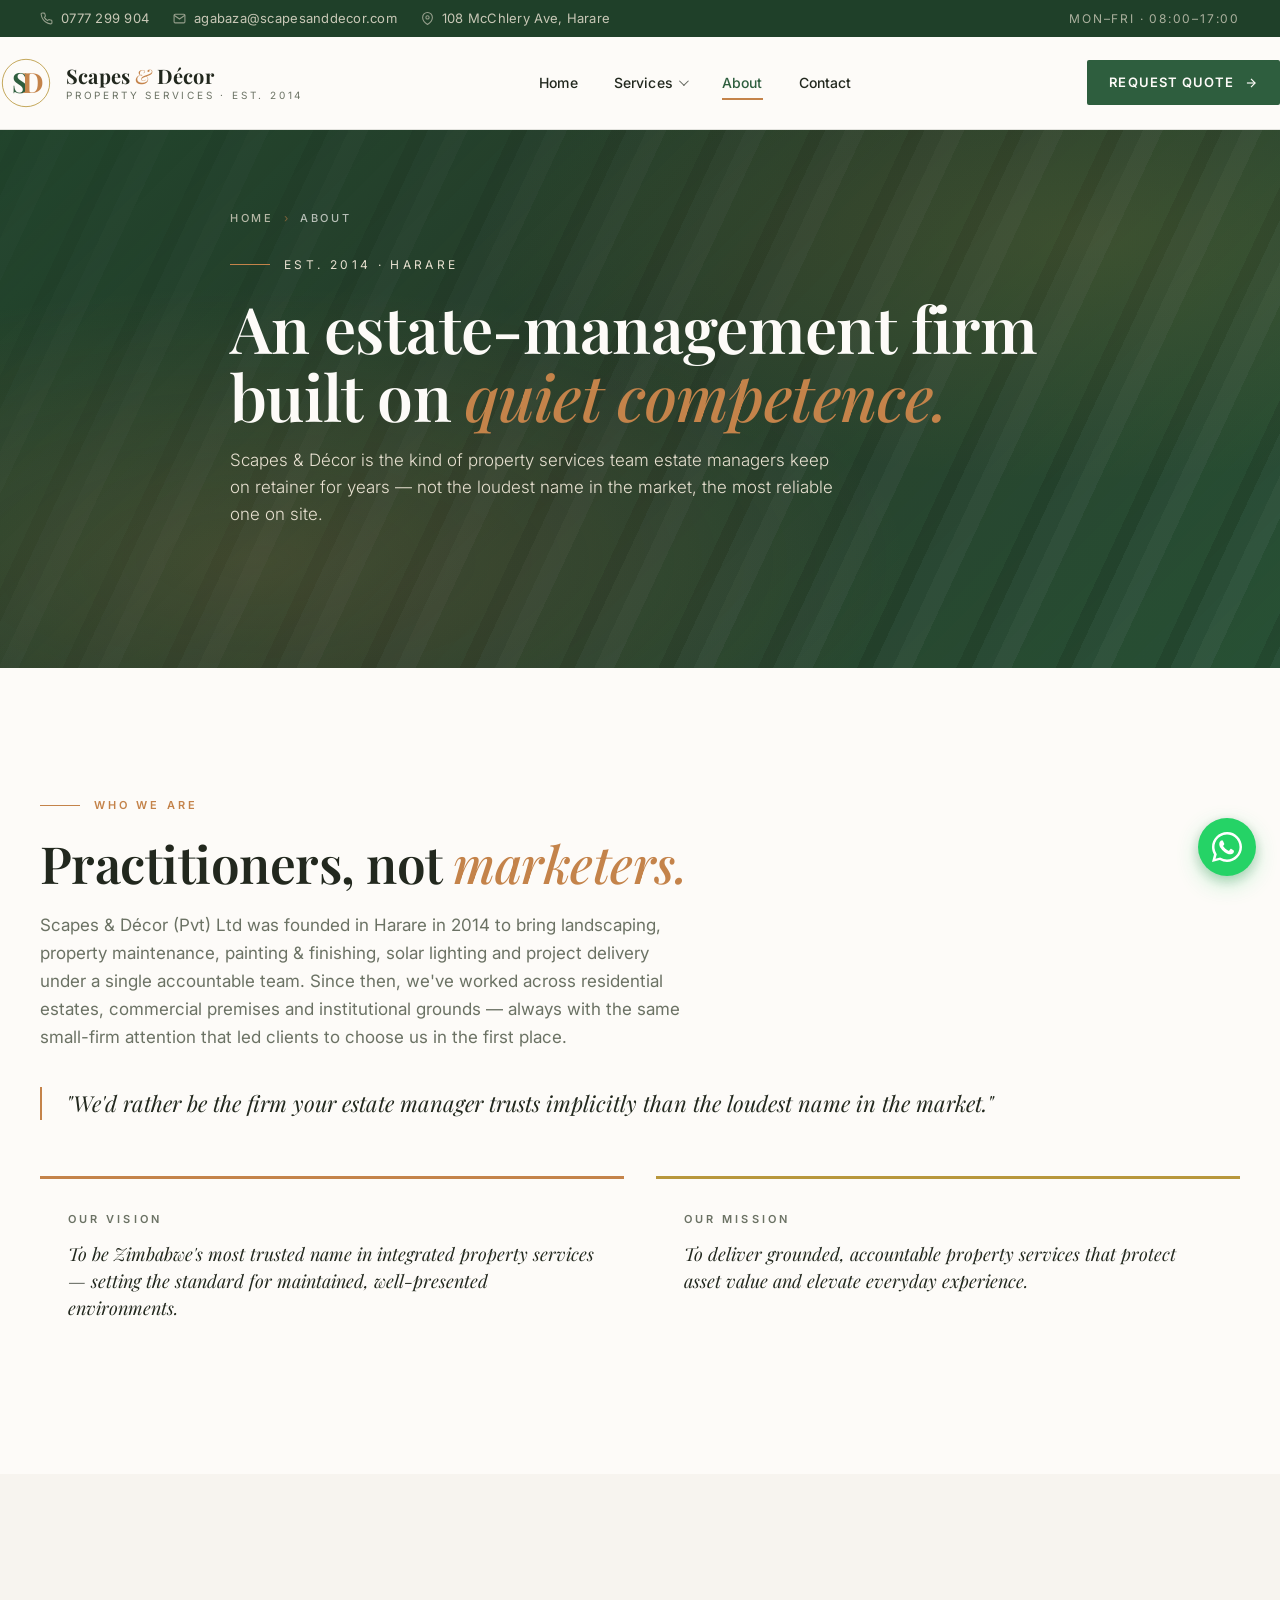
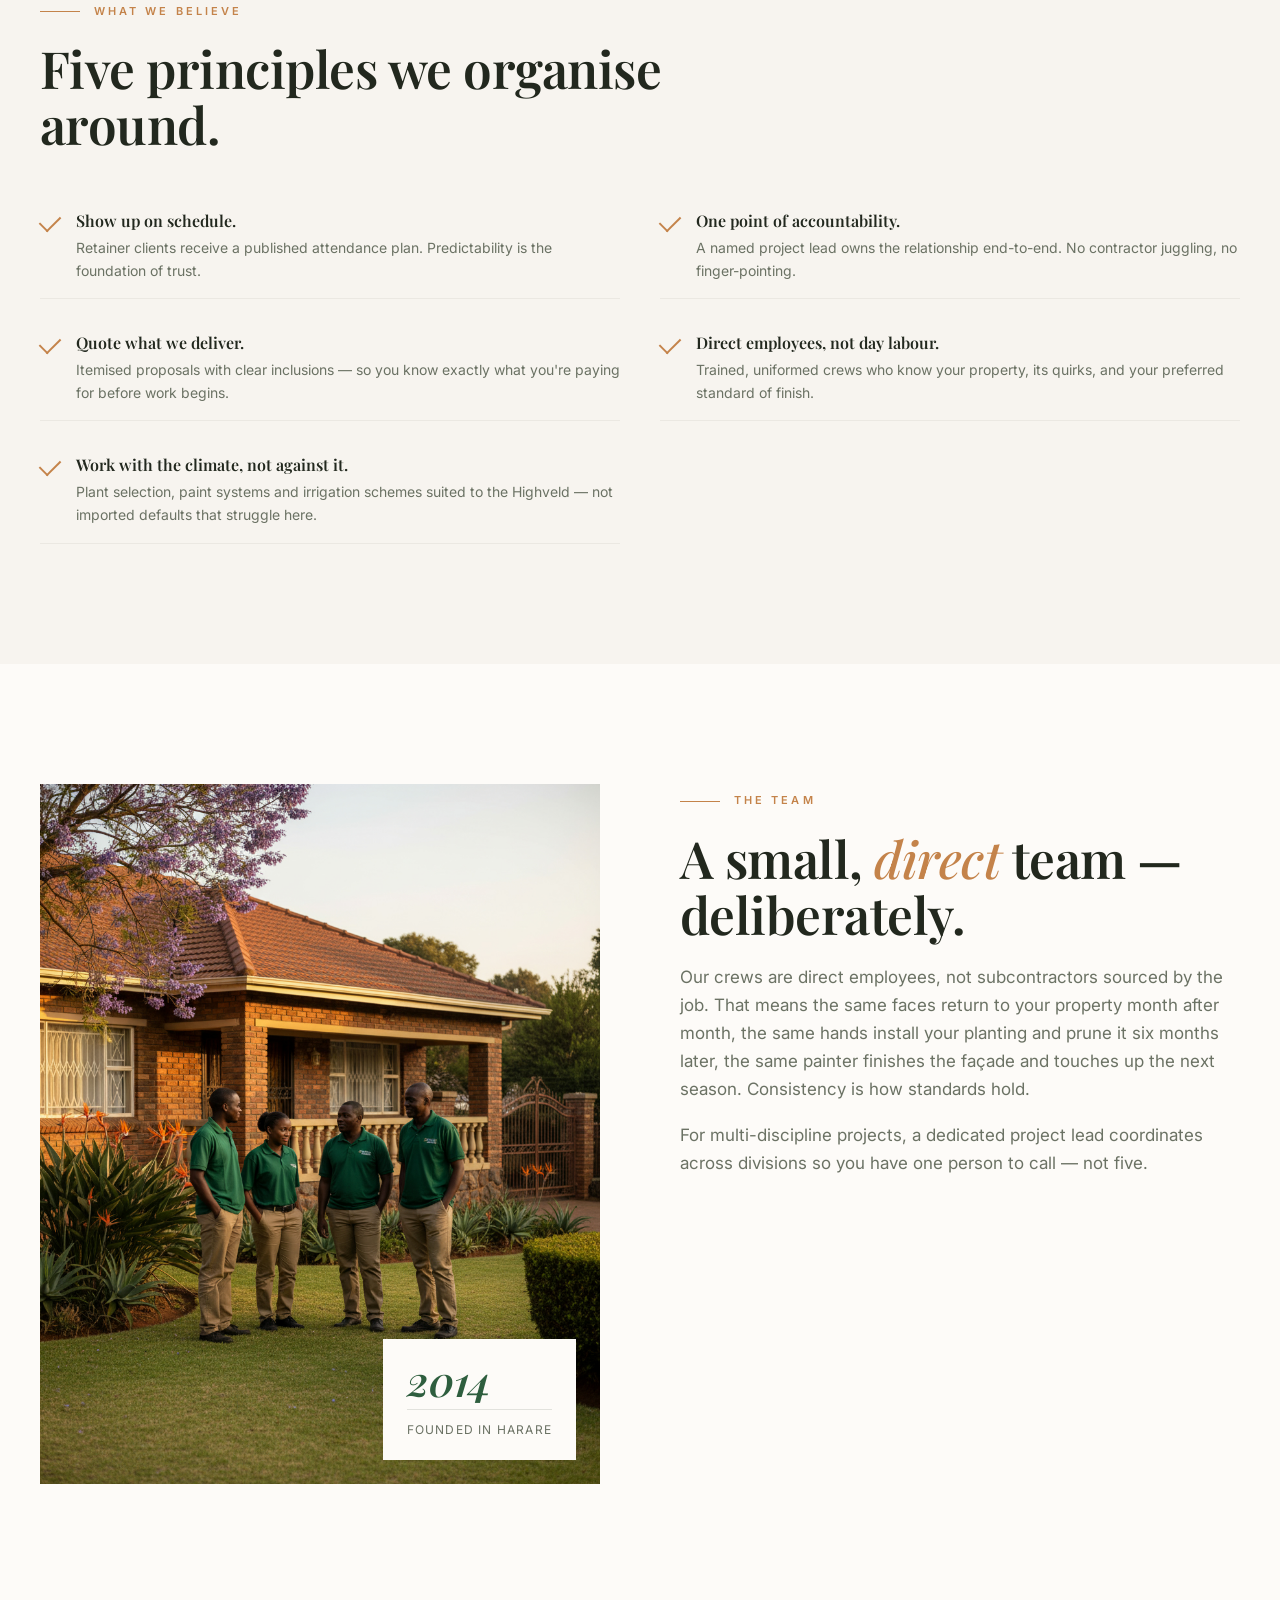
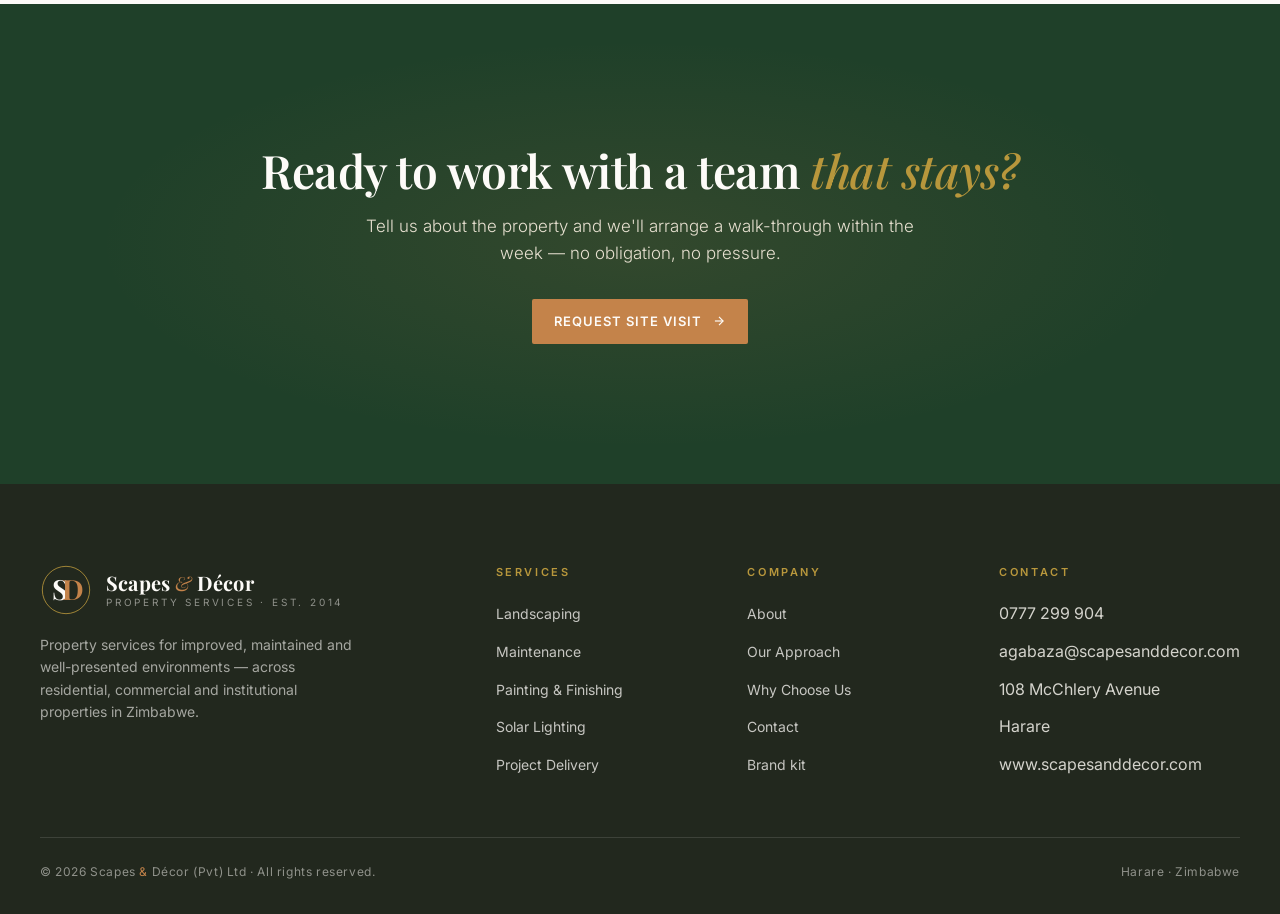
==== about.html @ 88397661 "Add full multi-page Scapes & Décor website Expands the landing page into a complete multi-page site:" ====
<!doctype html>
<html lang="en">
<head>
<meta charset="utf-8" />
<meta name="viewport" content="width=device-width, initial-scale=1" />
<title>About — Scapes & Décor</title>
<meta name="description" content="About Scapes & Décor — a Zimbabwean property services firm founded in 2014, delivering integrated landscaping, maintenance, painting, solar lighting and project delivery across Harare." />
<meta name="robots" content="index, follow" />
<meta property="og:type" content="website" />
<meta property="og:site_name" content="Scapes & Décor" />
<meta property="og:title" content="About — Scapes & Décor" />
<meta property="og:description" content="About Scapes & Décor — a Zimbabwean property services firm founded in 2014, delivering integrated landscaping, maintenance, painting, solar lighting and project delivery across Harare." />
<meta property="og:locale" content="en_ZW" />
<meta name="twitter:card" content="summary_large_image" />
<link rel="icon" type="image/svg+xml" href="favicon.svg">
<link rel="apple-touch-icon" href="brand/favicon/apple-touch-icon.svg">
<meta name="theme-color" content="#2E5E3E">
<link rel="preconnect" href="https://fonts.googleapis.com">
<link rel="preconnect" href="https://fonts.gstatic.com" crossorigin>
<link href="https://fonts.googleapis.com/css2?family=Inter:wght@300;400;500;600;700&family=Playfair+Display:ital,wght@0,400;0,600;0,700;0,800;1,400;1,600;1,700&display=swap" rel="stylesheet">
<link rel="stylesheet" href="assets/styles.css">
</head>
<body>

<div class="topbar">
  <div class="container topbar-inner">
    <div class="topbar-left">
      <a href="tel:+263777299904">
        <svg width="13" height="13" viewBox="0 0 24 24" fill="none" stroke="currentColor" stroke-width="2"><path d="M22 16.92v3a2 2 0 0 1-2.18 2 19.86 19.86 0 0 1-8.63-3.07 19.5 19.5 0 0 1-6-6 19.86 19.86 0 0 1-3.07-8.67A2 2 0 0 1 4.11 2h3a2 2 0 0 1 2 1.72 12.84 12.84 0 0 0 .7 2.81 2 2 0 0 1-.45 2.11L8.09 9.91a16 16 0 0 0 6 6l1.27-1.27a2 2 0 0 1 2.11-.45 12.84 12.84 0 0 0 2.81.7A2 2 0 0 1 22 16.92z"/></svg>
        0777 299 904
      </a>
      <a href="mailto:agabaza@scapesanddecor.com">
        <svg width="13" height="13" viewBox="0 0 24 24" fill="none" stroke="currentColor" stroke-width="2"><path d="M4 4h16c1.1 0 2 .9 2 2v12c0 1.1-.9 2-2 2H4c-1.1 0-2-.9-2-2V6c0-1.1.9-2 2-2z"/><polyline points="22,6 12,13 2,6"/></svg>
        agabaza@scapesanddecor.com
      </a>
      <span>
        <svg width="13" height="13" viewBox="0 0 24 24" fill="none" stroke="currentColor" stroke-width="2"><path d="M21 10c0 7-9 13-9 13s-9-6-9-13a9 9 0 0 1 18 0z"/><circle cx="12" cy="10" r="3"/></svg>
        108 McChlery Ave, Harare
      </span>
    </div>
    <div class="topbar-right">
      <span>Mon–Fri · 08:00–17:00</span>
    </div>
  </div>
</div>

<nav class="main">
  <div class="container nav-inner">
    <a class="logo" href="index.html">
      <div class="logo-mark">
        <svg viewBox="0 0 56 56" fill="none" xmlns="http://www.w3.org/2000/svg" aria-label="Scapes & Décor mark">
          <circle cx="28" cy="28" r="25.5" stroke="#B8973C" stroke-width="0.9"/>
          <text x="22" y="39" font-family="'Playfair Display', 'Didot', Georgia, serif" font-size="30" font-weight="700" fill="#2E5E3E" text-anchor="middle" aria-hidden="true">S</text>
          <text x="35" y="39" font-family="'Playfair Display', 'Didot', Georgia, serif" font-size="30" font-weight="700" fill="#C4834A" text-anchor="middle" aria-hidden="true">D</text>
        </svg>
      </div>
      <div class="logo-text">
        <div class="logo-name">Scapes <em>&</em> Décor</div>
        <div class="logo-sub">Property Services · Est. 2014</div>
      </div>
    </a>
    <ul class="nav-links">
      <li><a href="index.html">Home</a></li>
      <li class="has-dropdown">
        <a href="index.html#services">Services</a>
        <ul class="dropdown">
          <li><a href="services/landscaping.html"><span class="dd-num">01</span>Landscaping</a></li>
          <li><a href="services/maintenance.html"><span class="dd-num">02</span>Property Maintenance</a></li>
          <li><a href="services/painting.html"><span class="dd-num">03</span>Painting &amp; Finishing</a></li>
          <li><a href="services/solar-lighting.html"><span class="dd-num">04</span>Solar Lighting</a></li>
          <li><a href="services/project-delivery.html"><span class="dd-num">05</span>Project Delivery</a></li>
        </ul>
      </li>
      <li><a href="about.html" class="active">About</a></li>
      <li><a href="contact.html">Contact</a></li>
    </ul>
    <a class="btn btn-primary" href="contact.html">Request Quote
      <svg viewBox="0 0 24 24" fill="none" stroke="currentColor" stroke-width="2"><line x1="5" y1="12" x2="19" y2="12"/><polyline points="12 5 19 12 12 19"/></svg>
    </a>
  </div>
</nav>

<header class="page-hero">
  <div class="container">
    <div class="page-breadcrumb">
      <a href="index.html">Home</a><span class="sep">›</span><span class="cur">About</span>
    </div>
    <div class="page-hero-eyebrow"><span class="bar"></span>Est. 2014 · Harare</div>
    <h1 class="page-hero-title">An estate-management firm built on <em>quiet competence.</em></h1>
    <p class="page-hero-sub">Scapes & Décor is the kind of property services team estate managers keep on retainer for years — not the loudest name in the market, the most reliable one on site.</p>
  </div>
</header>

<section class="content-section">
  <div class="container">
    <div class="section-label"><span class="bar"></span>Who we are</div>
    <h2 class="section-title">Practitioners, not <em>marketers.</em></h2>
    <p class="section-intro">Scapes & Décor (Pvt) Ltd was founded in Harare in 2014 to bring landscaping, property maintenance, painting & finishing, solar lighting and project delivery under a single accountable team. Since then, we've worked across residential estates, commercial premises and institutional grounds — always with the same small-firm attention that led clients to choose us in the first place.</p>

    <blockquote class="about-quote" style="margin-top:36px">"We'd rather be the firm your estate manager trusts implicitly than the loudest name in the market."</blockquote>

    <div class="vm-grid" style="margin-top:56px">
      <div class="vm-card">
        <div class="vm-label">Our Vision</div>
        <p class="vm-text">To be Zimbabwe's most trusted name in integrated property services — setting the standard for maintained, well-presented environments.</p>
      </div>
      <div class="vm-card gold">
        <div class="vm-label">Our Mission</div>
        <p class="vm-text">To deliver grounded, accountable property services that protect asset value and elevate everyday experience.</p>
      </div>
    </div>
  </div>
</section>

<section class="content-section alt">
  <div class="container">
    <div class="section-label"><span class="bar"></span>What we believe</div>
    <h2 class="section-title">Five principles we organise around.</h2>

    <ul class="scope-list" style="margin-top:40px">
      <li><strong>Show up on schedule.</strong><span>Retainer clients receive a published attendance plan. Predictability is the foundation of trust.</span></li>
      <li><strong>One point of accountability.</strong><span>A named project lead owns the relationship end-to-end. No contractor juggling, no finger-pointing.</span></li>
      <li><strong>Quote what we deliver.</strong><span>Itemised proposals with clear inclusions — so you know exactly what you're paying for before work begins.</span></li>
      <li><strong>Direct employees, not day labour.</strong><span>Trained, uniformed crews who know your property, its quirks, and your preferred standard of finish.</span></li>
      <li><strong>Work with the climate, not against it.</strong><span>Plant selection, paint systems and irrigation schemes suited to the Highveld — not imported defaults that struggle here.</span></li>
    </ul>
  </div>
</section>

<section class="content-section">
  <div class="container">
    <div class="about-grid" style="align-items:start">
      <div class="about-visual">
        <img src="assets/img/about.jpg" alt="Scapes & Décor team at a Harare estate" style="width:100%;height:100%;object-fit:cover;display:block" />
        <div class="about-stamp">
          <div class="about-stamp-year">2014</div>
          <div class="about-stamp-txt">Founded in Harare</div>
        </div>
      </div>
      <div>
        <div class="section-label"><span class="bar"></span>The team</div>
        <h2 class="section-title">A small, <em>direct</em> team — deliberately.</h2>
        <p class="section-intro">Our crews are direct employees, not subcontractors sourced by the job. That means the same faces return to your property month after month, the same hands install your planting and prune it six months later, the same painter finishes the façade and touches up the next season. Consistency is how standards hold.</p>
        <p class="section-intro" style="margin-top:18px">For multi-discipline projects, a dedicated project lead coordinates across divisions so you have one person to call — not five.</p>
      </div>
    </div>
  </div>
</section>

<section class="cta-strip">
  <div class="container">
    <h2>Ready to work with a team <em>that stays?</em></h2>
    <p>Tell us about the property and we'll arrange a walk-through within the week — no obligation, no pressure.</p>
    <a class="btn btn-clay" href="contact.html">Request Site Visit
      <svg viewBox="0 0 24 24" fill="none" stroke="currentColor" stroke-width="2"><line x1="5" y1="12" x2="19" y2="12"/><polyline points="12 5 19 12 12 19"/></svg>
    </a>
  </div>
</section>

<footer>
  <div class="container">
    <div class="footer-grid">
      <div class="footer-brand">
        <div class="logo">
          <div class="logo-mark">
            <svg viewBox="0 0 56 56" fill="none" xmlns="http://www.w3.org/2000/svg" aria-label="Scapes & Décor mark">
              <circle cx="28" cy="28" r="25.5" stroke="#B8973C" stroke-width="0.9"/>
              <text x="22" y="39" font-family="'Playfair Display', 'Didot', Georgia, serif" font-size="30" font-weight="700" fill="#FDFBF8" text-anchor="middle" aria-hidden="true">S</text>
              <text x="35" y="39" font-family="'Playfair Display', 'Didot', Georgia, serif" font-size="30" font-weight="700" fill="#C4834A" text-anchor="middle" aria-hidden="true">D</text>
            </svg>
          </div>
          <div class="logo-text">
            <div class="logo-name">Scapes <em>&</em> Décor</div>
            <div class="logo-sub">Property Services · Est. 2014</div>
          </div>
        </div>
        <p>Property services for improved, maintained and well-presented environments — across residential, commercial and institutional properties in Zimbabwe.</p>
      </div>
      <div class="footer-col">
        <h5>Services</h5>
        <ul>
          <li><a href="services/landscaping.html">Landscaping</a></li>
          <li><a href="services/maintenance.html">Maintenance</a></li>
          <li><a href="services/painting.html">Painting & Finishing</a></li>
          <li><a href="services/solar-lighting.html">Solar Lighting</a></li>
          <li><a href="services/project-delivery.html">Project Delivery</a></li>
        </ul>
      </div>
      <div class="footer-col">
        <h5>Company</h5>
        <ul>
          <li><a href="about.html">About</a></li>
          <li><a href="index.html#approach">Our Approach</a></li>
          <li><a href="index.html#why">Why Choose Us</a></li>
          <li><a href="contact.html">Contact</a></li>
          <li><a href="brand.html">Brand kit</a></li>
        </ul>
      </div>
      <div class="footer-col">
        <h5>Contact</h5>
        <ul>
          <li>0777 299 904</li>
          <li>agabaza@scapesanddecor.com</li>
          <li>108 McChlery Avenue</li>
          <li>Harare</li>
          <li>www.scapesanddecor.com</li>
        </ul>
      </div>
    </div>
    <div class="footer-bar">
      <div>© 2026 Scapes <em>&</em> Décor (Pvt) Ltd · All rights reserved.</div>
      <div>Harare · Zimbabwe</div>
    </div>
  </div>
</footer>

<a class="whatsapp-fab" href="https://wa.me/263777299904?text=Hi%20Scapes%20%26%20D%C3%A9cor%2C%20I%27d%20like%20to%20enquire%20about..." target="_blank" rel="noopener" aria-label="Chat on WhatsApp">
  <svg viewBox="0 0 24 24" fill="currentColor" aria-hidden="true"><path d="M20.5 3.5A11.8 11.8 0 0 0 12 0C5.4 0 0 5.4 0 12c0 2.1.6 4.2 1.6 6L0 24l6.2-1.6A11.9 11.9 0 0 0 12 24c6.6 0 12-5.4 12-12 0-3.2-1.2-6.2-3.5-8.5zM12 22a10 10 0 0 1-5.1-1.4l-.4-.2-3.7 1 1-3.6-.2-.4A10 10 0 1 1 22 12c0 5.5-4.5 10-10 10zm5.5-7.5c-.3-.1-1.8-.9-2-1s-.5-.1-.7.1-.8 1-1 1.2-.4.2-.7.1c-.3-.1-1.3-.5-2.4-1.5a9 9 0 0 1-1.7-2c-.2-.3 0-.5.1-.6.1-.1.3-.3.4-.5l.3-.5c.1-.2 0-.3 0-.5l-.9-2c-.2-.5-.5-.5-.7-.5h-.6c-.2 0-.5.1-.8.4s-1 1-1 2.5 1 2.9 1.2 3.1c.1.2 2 3.1 4.9 4.3.7.3 1.2.5 1.6.6.7.2 1.3.2 1.8.1.5-.1 1.7-.7 2-1.4.3-.7.3-1.2.2-1.4-.1-.1-.3-.2-.6-.3z"/></svg>
</a>
</body>
</html>
---- assets/styles.css ----
:root{
  --forest:#2E5E3E;
  --forest-deep:#1F4029;
  --clay:#C4834A;
  --gold:#B8973C;
  --stone:#F7F4EF;
  --linen:#FDFBF8;
  --charcoal:#22281E;
  --slate:#6B7264;
  --line:rgba(34,40,30,.12);
  --line-soft:rgba(34,40,30,.06);
}
*{box-sizing:border-box}
html,body{margin:0;padding:0}
body{
  font-family:'Inter', system-ui, sans-serif;
  font-size:16px;
  line-height:1.6;
  color:var(--charcoal);
  background:var(--stone);
  -webkit-font-smoothing:antialiased;
}
.serif{font-family:'Playfair Display', Georgia, serif}
.italic{font-style:italic}
.mono{font-family:ui-monospace, 'SF Mono', Menlo, monospace}
a{color:inherit;text-decoration:none}
img{max-width:100%;display:block}

.container{max-width:1280px;margin:0 auto;padding:0 40px}
.wide{max-width:1440px;margin:0 auto;padding:0 40px}

/* ===== Top Bar ===== */
.topbar{
  background:var(--forest-deep);
  color:#E7E0D0;
  font-size:13px;
  padding:8px 0;
  letter-spacing:.02em;
}
.topbar-inner{display:flex;justify-content:space-between;align-items:center;gap:24px;flex-wrap:wrap}
.topbar-left{display:flex;gap:24px;align-items:center;flex-wrap:wrap}
.topbar-left span,.topbar-left a{display:inline-flex;align-items:center;gap:8px;opacity:.85;color:inherit;text-decoration:none;transition:opacity .15s,color .15s}
.topbar-left a:hover{opacity:1;color:var(--linen)}
.topbar-left svg{opacity:.7}

.whatsapp-fab{
  position:fixed;bottom:24px;right:24px;z-index:900;
  width:58px;height:58px;border-radius:50%;
  background:#25D366;color:#fff;
  display:grid;place-items:center;
  box-shadow:0 8px 24px -4px rgba(37,211,102,.45),0 4px 12px rgba(34,40,30,.2);
  transition:transform .2s, box-shadow .2s;
}
.whatsapp-fab:hover{transform:scale(1.06);box-shadow:0 12px 28px -4px rgba(37,211,102,.6)}
.whatsapp-fab svg{width:30px;height:30px}
@media (max-width:980px){.whatsapp-fab{bottom:16px;right:16px;width:52px;height:52px}}
.topbar-right{display:flex;gap:18px;opacity:.7;font-size:12px;letter-spacing:.15em;text-transform:uppercase}

/* ===== Nav ===== */
nav.main{
  background:var(--linen);
  border-bottom:1px solid var(--line);
  position:sticky;top:0;z-index:50;
}
.nav-inner{display:flex;align-items:center;justify-content:space-between;padding:20px 0}
.logo{display:flex;align-items:center;gap:14px}
.logo-mark{
  width:52px;height:52px;
  display:block;
  flex-shrink:0;
}
.logo-mark svg{width:100%;height:100%;display:block}
.logo-text{display:flex;flex-direction:column;line-height:1}
.logo-name{font-family:'Playfair Display', serif;font-size:20px;font-weight:700;color:var(--charcoal);letter-spacing:.01em}
.logo-name em{color:var(--clay);font-style:italic;font-weight:400}
.logo-sub{font-size:10px;letter-spacing:.28em;color:var(--slate);text-transform:uppercase;margin-top:4px}

.nav-links{display:flex;gap:36px;list-style:none;margin:0;padding:0}
.nav-links > li{position:relative}
.nav-links a{
  display:inline-flex;align-items:center;gap:6px;
  font-size:14px;color:var(--charcoal);font-weight:500;
  padding:8px 0;position:relative;letter-spacing:.01em;
  transition:color .2s;
  line-height:1;
}
.nav-links a:hover{color:var(--forest)}
.nav-links a.active{color:var(--forest)}
.nav-links a.active::after{
  content:"";position:absolute;left:0;right:0;bottom:-2px;
  height:2px;background:var(--clay);
}
.nav-links .has-dropdown > a::after{
  content:"";width:6px;height:6px;
  border-right:1.5px solid currentColor;border-bottom:1.5px solid currentColor;
  transform:rotate(45deg) translateY(-2px);
  transition:transform .2s;
  opacity:.7;
}
.nav-links .has-dropdown:hover > a::after,
.nav-links .has-dropdown:focus-within > a::after{
  transform:rotate(225deg) translateY(-2px);
}
.dropdown{
  position:absolute;top:100%;left:-16px;
  min-width:260px;margin:0;padding:10px 0;
  list-style:none;
  background:var(--linen);
  border:1px solid var(--line);
  border-top:3px solid var(--clay);
  box-shadow:0 20px 40px -20px rgba(34,40,30,.25);
  opacity:0;visibility:hidden;
  transform:translateY(6px);
  transition:opacity .18s ease, transform .18s ease, visibility .18s;
  z-index:60;
}
.nav-links .has-dropdown:hover > .dropdown,
.nav-links .has-dropdown:focus-within > .dropdown{
  opacity:1;visibility:visible;transform:translateY(0);
}
.dropdown li{display:block}
.dropdown a{
  display:block;
  padding:10px 22px !important;
  font-size:14px;color:var(--charcoal);
  letter-spacing:.01em;
  border-left:2px solid transparent;
  transition:background .15s, color .15s, border-color .15s;
}
.dropdown a:hover{
  background:var(--stone);color:var(--forest);
  border-left-color:var(--clay);
}
.dropdown a .dd-num{
  display:inline-block;width:28px;
  font-family:'Playfair Display',serif;font-style:italic;
  color:var(--clay);font-size:13px;
}

.btn{
  display:inline-flex;align-items:center;gap:10px;
  padding:12px 22px;
  font-family:'Inter',sans-serif;font-size:13px;font-weight:600;
  letter-spacing:.08em;text-transform:uppercase;
  border-radius:2px;cursor:pointer;
  transition:all .2s;border:none;
}
.btn-primary{background:var(--forest);color:var(--linen)}
.btn-primary:hover{background:var(--forest-deep)}
.btn-outline{background:transparent;color:var(--charcoal);border:1px solid var(--charcoal)}
.btn-outline:hover{background:var(--charcoal);color:var(--linen)}
.btn-light{background:rgba(253,251,248,.1);color:var(--linen);border:1px solid rgba(253,251,248,.3)}
.btn-light:hover{background:var(--linen);color:var(--forest)}
.btn-clay{background:var(--clay);color:var(--linen)}
.btn-clay:hover{background:#a96e38}
.btn svg{width:14px;height:14px}

/* ===== Hero ===== */
.hero{
  position:relative;
  min-height:720px;
  overflow:hidden;
  background:var(--forest-deep);
}
.hero-bg{
  position:absolute;inset:0;
  background:
    linear-gradient(135deg, rgba(31,64,41,.72), rgba(34,40,30,.45) 50%, rgba(31,64,41,.55)),
    url("img/hero.jpg") center/cover no-repeat;
}
.hero-bg::before{
  content:"";position:absolute;inset:0;
  background:
    radial-gradient(ellipse at 20% 80%, rgba(196,131,74,.22), transparent 50%),
    radial-gradient(ellipse at 85% 20%, rgba(184,151,60,.18), transparent 45%);
}
.hero-inner{
  position:relative;z-index:2;
  padding:96px 0 120px;
  color:var(--linen);
}
.hero-eyebrow{
  display:inline-flex;align-items:center;gap:14px;
  font-size:12px;letter-spacing:.28em;text-transform:uppercase;
  color:#E7E0D0;margin-bottom:32px;
}
.hero-eyebrow .bar{width:40px;height:1px;background:var(--clay)}
.hero-title{
  font-family:'Playfair Display', serif;
  font-size:clamp(44px, 6vw, 78px);
  line-height:1.05;
  font-weight:600;
  margin:0 0 28px;
  max-width:960px;
  letter-spacing:-.01em;
}
.hero-title em{color:var(--clay);font-weight:500}
.hero-sub{
  font-size:18px;line-height:1.6;
  color:#E7E0D0;
  max-width:560px;margin:0 0 44px;
  font-weight:300;
}
.hero-cta{display:flex;gap:14px;flex-wrap:wrap}

.hero-badge{
  position:absolute;right:40px;top:96px;
  background:rgba(253,251,248,.08);
  backdrop-filter:blur(8px);
  border:1px solid rgba(253,251,248,.18);
  padding:20px 24px;border-radius:2px;
  color:var(--linen);width:260px;z-index:3;
}
.hero-badge-label{font-size:10px;letter-spacing:.28em;text-transform:uppercase;color:var(--gold);margin-bottom:10px}
.hero-badge-title{font-family:'Playfair Display',serif;font-size:22px;font-style:italic;line-height:1.3;margin-bottom:14px;color:var(--linen)}
.hero-badge-meta{font-size:12px;color:#E7E0D0;opacity:.8;border-top:1px solid rgba(253,251,248,.2);padding-top:12px;display:flex;justify-content:space-between}

.hero-metrics{
  position:absolute;left:0;right:0;bottom:0;z-index:3;
  display:grid;grid-template-columns:repeat(4,1fr);
  background:rgba(31,64,41,.65);
  backdrop-filter:blur(10px);
  border-top:1px solid rgba(253,251,248,.12);
}
.hero-metric{
  padding:24px 32px;
  color:var(--linen);
  border-right:1px solid rgba(253,251,248,.1);
  display:flex;flex-direction:column;gap:4px;
}
.hero-metric:last-child{border-right:none}
.hero-metric-num{font-family:'Playfair Display',serif;font-size:36px;font-weight:600;color:var(--gold);line-height:1}
.hero-metric-lbl{font-size:11px;letter-spacing:.2em;text-transform:uppercase;color:#E7E0D0;opacity:.75;margin-top:6px}

/* ===== Section scaffolding ===== */
section{padding:120px 0;position:relative}
.section-label{
  display:inline-flex;align-items:center;gap:14px;
  font-size:11px;letter-spacing:.28em;text-transform:uppercase;
  color:var(--clay);font-weight:600;margin-bottom:20px;
}
.section-label .bar{width:40px;height:1px;background:var(--clay)}
.section-title{
  font-family:'Playfair Display',serif;
  font-size:clamp(36px, 4vw, 54px);
  line-height:1.1;font-weight:600;
  margin:0 0 20px;max-width:780px;
  letter-spacing:-.01em;
}
.section-title em{color:var(--clay);font-weight:500}
.section-intro{font-size:17px;color:var(--slate);max-width:640px;line-height:1.65}

.section-header{display:flex;justify-content:space-between;align-items:end;gap:40px;margin-bottom:64px}

/* ===== Services ===== */
#services{background:var(--linen)}
.services-grid{
  display:grid;grid-template-columns:repeat(12,1fr);gap:24px;
}
.service-card{
  background:var(--stone);
  border:1px solid var(--line-soft);
  overflow:hidden;
  position:relative;
  display:flex;flex-direction:column;
  transition:transform .3s, box-shadow .3s;
  cursor:pointer;
}
.service-card:hover{transform:translateY(-4px);box-shadow:0 20px 40px -20px rgba(34,40,30,.25)}
.service-card.big{grid-column:span 6;min-height:520px}
.service-card.small{grid-column:span 3;min-height:440px}
.service-card.wide{grid-column:span 6;min-height:440px}

.service-img{
  position:relative;height:260px;overflow:hidden;
  background:var(--forest);
}
.service-card.big .service-img{height:320px}
.svg-ph{
  width:100%;height:100%;
  display:grid;place-items:center;
  font-family:ui-monospace,monospace;font-size:10px;
  color:rgba(253,251,248,.45);letter-spacing:.1em;
  text-align:center;padding:0 20px;
}
.svg-ph.ph-landscape,.svg-ph.ph-maint,.svg-ph.ph-paint,.svg-ph.ph-solar,.svg-ph.ph-project{
  color:transparent;
  background-size:cover;background-position:center;background-repeat:no-repeat;
}
.ph-landscape{background-image:url("img/service-landscaping.jpg")}
.ph-maint{background-image:url("img/service-maintenance.jpg")}
.ph-paint{background-image:url("img/service-painting.jpg")}
.ph-solar{background-image:url("img/service-solar.jpg")}
.ph-project{background-image:url("img/service-project.jpg")}

.service-img::after{
  content:"";position:absolute;inset:0;
  background:linear-gradient(180deg, rgba(34,40,30,.45) 0%, rgba(34,40,30,0) 25%, rgba(34,40,30,0) 55%, rgba(34,40,30,.45) 100%);
  pointer-events:none;
}

.service-num{
  position:absolute;top:18px;left:20px;
  font-family:'Playfair Display',serif;font-size:14px;font-style:italic;
  color:var(--linen);opacity:.9;z-index:2;letter-spacing:.05em;
}
.service-num::before{content:"";display:inline-block;width:20px;height:1px;background:var(--gold);vertical-align:middle;margin-right:10px}

.service-body{padding:28px 28px 32px;flex:1;display:flex;flex-direction:column}
.service-name{
  font-family:'Playfair Display',serif;
  font-size:28px;font-weight:600;margin:0 0 10px;
  color:var(--charcoal);
}
.service-card.big .service-name{font-size:34px}
.service-desc{color:var(--slate);font-size:15px;line-height:1.6;margin:0 0 20px;flex:1}
.service-tags{display:flex;flex-wrap:wrap;gap:8px;margin-bottom:18px}
.service-tag{
  font-size:11px;letter-spacing:.06em;
  padding:5px 10px;
  background:rgba(196,131,74,.08);
  color:var(--clay);border-radius:2px;
  font-weight:500;
}
.service-link{
  display:inline-flex;align-items:center;gap:10px;
  font-size:12px;letter-spacing:.14em;text-transform:uppercase;
  color:var(--forest);font-weight:600;
  padding-top:16px;border-top:1px solid var(--line-soft);
}
.service-link svg{width:14px;height:14px;transition:transform .2s}
.service-card:hover .service-link svg{transform:translateX(4px)}

/* ===== About ===== */
#about{background:var(--stone);overflow:hidden}
.about-grid{display:grid;grid-template-columns:1fr 1fr;gap:80px;align-items:center}
.about-visual{
  position:relative;
  aspect-ratio:4/5;
  background:var(--forest);
  overflow:hidden;
}
.about-visual .svg-ph{
  background:
    linear-gradient(135deg, rgba(31,64,41,.3), transparent),
    repeating-linear-gradient(98deg, #2E5E3E 0 18px, #3a6b48 18px 38px, #264E33 38px 62px, #466f4f 62px 88px);
}
.about-stamp{
  position:absolute;bottom:24px;right:24px;
  background:var(--linen);
  padding:20px 24px;
  max-width:260px;
}
.about-stamp-year{font-family:'Playfair Display',serif;font-style:italic;font-size:42px;font-weight:600;color:var(--forest);line-height:1}
.about-stamp-txt{font-size:12px;color:var(--slate);letter-spacing:.1em;text-transform:uppercase;margin-top:8px;border-top:1px solid var(--line);padding-top:10px}

.vm-grid{display:grid;grid-template-columns:1fr 1fr;gap:32px;margin-top:40px}
.vm-card{
  background:var(--linen);
  padding:32px 28px;
  border-top:3px solid var(--clay);
}
.vm-card.gold{border-top-color:var(--gold)}
.vm-label{font-size:11px;letter-spacing:.28em;text-transform:uppercase;color:var(--slate);margin-bottom:12px;font-weight:600}
.vm-text{font-family:'Playfair Display',serif;font-style:italic;font-size:18px;line-height:1.5;color:var(--charcoal);margin:0}

.about-quote{
  font-family:'Playfair Display',serif;font-style:italic;
  font-size:22px;line-height:1.5;color:var(--charcoal);
  padding:0 0 0 24px;border-left:2px solid var(--clay);
  margin:32px 0 0;
}

/* ===== Approach ===== */
#approach{background:var(--forest-deep);color:var(--linen);overflow:hidden}
#approach .section-title{color:var(--linen)}
#approach .section-title em{color:var(--gold)}
#approach .section-intro{color:#E7E0D0}
#approach .section-label{color:var(--gold)}
#approach .section-label .bar{background:var(--gold)}

.steps{
  display:grid;grid-template-columns:repeat(5,1fr);
  gap:0;
  border-top:1px solid rgba(253,251,248,.15);
  margin-top:40px;
}
.step{
  padding:32px 24px 32px 0;
  border-right:1px solid rgba(253,251,248,.12);
  position:relative;
}
.step:last-child{border-right:none}
.step-num{
  font-family:'Playfair Display',serif;
  font-size:64px;font-style:italic;font-weight:400;
  color:var(--gold);line-height:1;margin-bottom:18px;
  display:flex;align-items:baseline;gap:8px;
}
.step-num sup{font-size:14px;color:#E7E0D0;font-style:normal;font-family:'Inter',sans-serif;letter-spacing:.2em;opacity:.6}
.step-title{font-family:'Playfair Display',serif;font-size:22px;font-weight:600;margin:0 0 10px;color:var(--linen)}
.step-desc{font-size:14px;color:#E7E0D0;line-height:1.6;opacity:.85}

/* ===== Sectors ===== */
#sectors{background:var(--linen)}
.sectors-grid{display:grid;grid-template-columns:repeat(3,1fr);gap:1px;background:var(--line);margin-top:40px;border:1px solid var(--line)}
.sector{background:var(--linen);padding:40px 32px;display:flex;flex-direction:column;gap:14px;min-height:240px;transition:background .2s}
.sector:hover{background:var(--stone)}
.sector-icon{
  width:48px;height:48px;
  display:grid;place-items:center;
  background:rgba(46,94,62,.08);color:var(--forest);
  border-radius:2px;
}
.sector-icon svg{width:24px;height:24px;stroke-width:1.5}
.sector-name{font-family:'Playfair Display',serif;font-size:24px;font-weight:600;margin:0;color:var(--charcoal)}
.sector-desc{font-size:14px;color:var(--slate);line-height:1.6;margin:0}

/* ===== Why Choose Us ===== */
#why{background:var(--stone)}
.why-grid{display:grid;grid-template-columns:1fr 2fr;gap:80px;align-items:start}
.why-list{display:grid;gap:2px;background:var(--line);border:1px solid var(--line)}
.why-item{
  background:var(--linen);
  padding:28px 32px;
  display:grid;grid-template-columns:60px 1fr auto;gap:24px;align-items:center;
  transition:background .2s;
}
.why-item:hover{background:#fffdf7}
.why-num{font-family:'Playfair Display',serif;font-style:italic;font-size:32px;color:var(--clay);font-weight:600;line-height:1}
.why-text h4{font-family:'Playfair Display',serif;font-size:20px;font-weight:600;margin:0 0 4px;color:var(--charcoal)}
.why-text p{font-size:14px;color:var(--slate);margin:0;line-height:1.55}
.why-arrow{color:var(--forest);opacity:.3}

/* ===== Contact ===== */
#contact{background:var(--linen);padding:120px 0 0}
.contact-grid{display:grid;grid-template-columns:1fr 1fr;gap:80px;align-items:start}
.contact-form{display:grid;gap:20px;margin-top:32px}
.form-row{display:grid;grid-template-columns:1fr 1fr;gap:16px}
.field label{display:block;font-size:11px;letter-spacing:.2em;text-transform:uppercase;color:var(--slate);margin-bottom:8px;font-weight:600}
.field input, .field select, .field textarea{
  width:100%;padding:14px 16px;
  border:1px solid var(--line);background:var(--stone);
  font-family:'Inter',sans-serif;font-size:15px;
  color:var(--charcoal);border-radius:2px;
  transition:border-color .2s;
}
.field input:focus, .field select:focus, .field textarea:focus{outline:none;border-color:var(--forest)}
.field textarea{resize:vertical;min-height:120px;font-family:'Inter',sans-serif}

.contact-info{display:grid;gap:4px;margin-top:32px}
.ci{
  padding:22px 0;border-bottom:1px solid var(--line);
  display:grid;grid-template-columns:120px 1fr;align-items:baseline;gap:20px;
}
.ci:last-child{border-bottom:none}
.ci-label{font-size:11px;letter-spacing:.2em;text-transform:uppercase;color:var(--slate);font-weight:600}
.ci-value{font-family:'Playfair Display',serif;font-size:22px;color:var(--charcoal);font-weight:500}
.ci-value.small{font-size:18px}

.map-strip{
  margin-top:100px;
  height:420px;
  position:relative;
  border-top:1px solid var(--line);border-bottom:1px solid var(--line);
  background:var(--stone);
  overflow:hidden;
}
.map-embed{
  position:absolute;inset:0;
  width:100%;height:100%;
  border:0;display:block;
  filter:saturate(.9) contrast(.95);
}
.map-directions{
  position:absolute;top:20px;right:20px;z-index:5;
  display:inline-flex;align-items:center;gap:10px;
  padding:12px 20px;
  background:var(--clay);color:var(--linen);
  font-family:'Inter',sans-serif;font-size:13px;font-weight:600;
  letter-spacing:.08em;text-transform:uppercase;
  border-radius:2px;
  box-shadow:0 8px 24px -6px rgba(34,40,30,.3);
  transition:background .2s, transform .2s;
}
.map-directions:hover{background:#a96e38;transform:translateY(-1px)}
.map-directions svg{width:14px;height:14px}
@media (max-width:980px){
  .map-strip{height:340px;margin-top:60px}
  .map-directions{top:12px;right:12px;padding:10px 16px;font-size:12px}
}

/* ===== Footer ===== */
footer{background:var(--charcoal);color:#D4D3CC;padding:80px 0 32px}
.footer-grid{display:grid;grid-template-columns:2fr 1fr 1fr 1fr;gap:48px;margin-bottom:60px}
.footer-brand .logo-name{color:var(--linen)}
.footer-brand .logo-sub{color:rgba(253,251,248,.5)}
.footer-brand p{font-size:14px;color:rgba(253,251,248,.6);margin:18px 0 0;line-height:1.6;max-width:320px}
.footer-col h5{font-family:'Inter',sans-serif;font-size:11px;letter-spacing:.24em;text-transform:uppercase;color:var(--gold);margin:0 0 20px;font-weight:600}
.footer-col ul{list-style:none;padding:0;margin:0;display:grid;gap:12px}
.footer-col a{font-size:14px;color:rgba(253,251,248,.75);transition:color .2s}
.footer-col a:hover{color:var(--linen)}
.footer-bar{border-top:1px solid rgba(253,251,248,.12);padding-top:24px;display:flex;justify-content:space-between;flex-wrap:wrap;gap:16px;font-size:12px;color:rgba(253,251,248,.5);letter-spacing:.05em}
.footer-bar em{color:var(--clay);font-style:normal}

@media (max-width:980px){
  .nav-links{display:none}
  .about-grid,.contact-grid,.why-grid{grid-template-columns:1fr;gap:48px}
  .services-grid .service-card{grid-column:span 12}
  .steps{grid-template-columns:repeat(2,1fr)}
  .sectors-grid,.footer-grid{grid-template-columns:1fr 1fr}
  .hero-metrics{grid-template-columns:1fr 1fr}
  .hero-badge{display:none}
}

/* ===== Service Page Hero ===== */
.page-hero{
  position:relative;
  min-height:420px;
  overflow:hidden;
  background:var(--forest-deep);
  color:var(--linen);
  display:flex;align-items:center;
  padding:80px 0 140px;
}
.page-hero::before{
  content:"";position:absolute;inset:0;z-index:1;
  background:
    linear-gradient(135deg, rgba(31,64,41,.88), rgba(34,40,30,.6) 50%, rgba(31,64,41,.45)),
    repeating-linear-gradient(115deg, #2E5E3E 0 14px, #264E33 14px 28px, #335E45 28px 46px, #3F6A51 46px 64px, #2E5E3E 64px 90px);
}
.page-hero::after{
  content:"";position:absolute;inset:0;z-index:1;
  background:
    radial-gradient(ellipse at 20% 80%, rgba(196,131,74,.18), transparent 45%),
    radial-gradient(ellipse at 85% 20%, rgba(184,151,60,.15), transparent 40%);
}
.page-hero .container{position:relative;z-index:3}
.page-hero-banner{
  position:absolute;left:0;right:0;bottom:0;z-index:2;
  height:120px;
  border-top:1px solid rgba(253,251,248,.12);
  opacity:.9;
}
.page-hero-banner.ph-landscape,
.page-hero-banner.ph-maint,
.page-hero-banner.ph-paint,
.page-hero-banner.ph-solar,
.page-hero-banner.ph-project{}

/* Per-service photographic page-hero backgrounds */
.page-hero[class*="ph-bg-"] .page-hero-banner{display:none}
.page-hero.ph-bg-landscaping::before{
  background:linear-gradient(135deg, rgba(31,64,41,.78), rgba(34,40,30,.55) 50%, rgba(31,64,41,.55)),
    url("img/hero-landscaping.jpg") center/cover no-repeat;
}
.page-hero.ph-bg-maintenance::before{
  background:linear-gradient(135deg, rgba(31,64,41,.78), rgba(34,40,30,.55) 50%, rgba(31,64,41,.55)),
    url("img/hero-maintenance.jpg") center/cover no-repeat;
}
.page-hero.ph-bg-painting::before{
  background:linear-gradient(135deg, rgba(31,64,41,.78), rgba(34,40,30,.55) 50%, rgba(31,64,41,.55)),
    url("img/hero-painting.jpg") center/cover no-repeat;
}
.page-hero.ph-bg-solar::before{
  background:linear-gradient(135deg, rgba(31,64,41,.82), rgba(34,40,30,.6) 50%, rgba(31,64,41,.6)),
    url("img/hero-solar.jpg") center/cover no-repeat;
}
.page-hero.ph-bg-project::before{
  background:linear-gradient(135deg, rgba(31,64,41,.78), rgba(34,40,30,.55) 50%, rgba(31,64,41,.55)),
    url("img/hero-project.jpg") center/cover no-repeat;
}

.page-breadcrumb{
  font-size:11px;letter-spacing:.24em;text-transform:uppercase;
  color:#E7E0D0;opacity:.75;margin-bottom:20px;
  font-weight:500;
}
.page-breadcrumb a{color:#E7E0D0;transition:color .2s}
.page-breadcrumb a:hover{color:var(--clay)}
.page-breadcrumb .sep{margin:0 10px;color:var(--clay);opacity:.7}
.page-breadcrumb .cur{color:var(--linen);opacity:.9}

.page-hero-eyebrow{
  display:inline-flex;align-items:center;gap:14px;
  font-size:12px;letter-spacing:.28em;text-transform:uppercase;
  color:#E7E0D0;margin-bottom:20px;
}
.page-hero-eyebrow .bar{width:40px;height:1px;background:var(--clay)}
.page-hero-title{
  font-family:'Playfair Display', serif;
  font-size:clamp(40px, 5vw, 64px);
  line-height:1.05;font-weight:600;
  margin:0 0 18px;max-width:820px;
  letter-spacing:-.01em;color:var(--linen);
}
.page-hero-title em{color:var(--clay);font-weight:500}
.page-hero-sub{
  font-size:17px;line-height:1.6;
  color:#E7E0D0;max-width:620px;margin:0;
  font-weight:300;
}

/* ===== Content Sections ===== */
.content-section{
  padding:120px 0;position:relative;
  background:var(--linen);
}
.content-section.alt{background:var(--stone)}
.content-section.dark{background:var(--forest-deep);color:var(--linen)}
.content-section.dark .section-title{color:var(--linen)}
.content-section.dark .section-title em{color:var(--gold)}
.content-section.dark .section-intro{color:#E7E0D0}
.content-section.dark .section-label{color:var(--gold)}
.content-section.dark .section-label .bar{background:var(--gold)}

.prose{max-width:780px}
.prose p{font-size:17px;line-height:1.75;color:var(--slate);margin:0 0 20px}
.prose p:last-child{margin-bottom:0}
.prose p strong{color:var(--charcoal);font-weight:600}

/* ===== Scope List ===== */
.scope-list{
  list-style:none;padding:0;margin:40px 0 0;
  display:grid;grid-template-columns:1fr 1fr;gap:16px 40px;
}
.scope-list li{
  position:relative;
  padding:16px 0 16px 36px;
  border-bottom:1px solid var(--line-soft);
  font-size:15px;line-height:1.55;color:var(--charcoal);
}
.scope-list li::before{
  content:"";position:absolute;left:0;top:22px;
  width:18px;height:10px;
  border-left:2px solid var(--clay);
  border-bottom:2px solid var(--clay);
  transform:rotate(-45deg);
}
.scope-list li strong{font-family:'Playfair Display',serif;font-weight:600;color:var(--charcoal);display:block;margin-bottom:2px;font-size:16px}
.scope-list li span{color:var(--slate);font-size:14px}

/* ===== Gallery Grid ===== */
.gallery-grid{
  display:grid;grid-template-columns:repeat(3,1fr);gap:16px;
  margin-top:40px;
}
.gallery-grid .svg-ph{
  aspect-ratio:4/3;height:auto;
}

/* ===== FAQ ===== */
.faq{margin-top:40px;max-width:820px}
.faq details{
  border-bottom:1px solid var(--line);
  padding:22px 0;
  transition:border-color .2s;
}
.faq details[open]{border-bottom-color:var(--clay)}
.faq summary{
  font-family:'Playfair Display',serif;
  font-size:20px;font-weight:600;color:var(--charcoal);
  cursor:pointer;list-style:none;
  display:flex;justify-content:space-between;align-items:center;gap:20px;
  transition:color .2s;
}
.faq summary::-webkit-details-marker{display:none}
.faq summary::after{
  content:"+";
  font-family:'Inter',sans-serif;font-weight:300;font-size:28px;
  color:var(--clay);line-height:1;
  transition:transform .2s;
}
.faq details[open] summary{color:var(--clay)}
.faq details[open] summary::after{content:"–"}
.faq .faq-body{
  margin-top:14px;font-size:15px;line-height:1.7;color:var(--slate);
}
.faq .faq-body p{margin:0 0 12px}
.faq .faq-body p:last-child{margin:0}

/* ===== CTA Strip ===== */
.cta-strip{
  background:var(--forest-deep);
  color:var(--linen);
  padding:140px 0;
  text-align:center;
  position:relative;overflow:hidden;
}
.cta-strip::before{
  content:"";position:absolute;inset:0;
  background:
    radial-gradient(ellipse at 50% 50%, rgba(196,131,74,.12), transparent 60%);
}
.cta-strip .container{position:relative;z-index:2}
.cta-strip h2{
  font-family:'Playfair Display',serif;
  font-size:clamp(32px, 3.6vw, 48px);
  line-height:1.15;font-weight:600;
  margin:0 0 16px;color:var(--linen);
  letter-spacing:-.01em;
}
.cta-strip h2 em{color:var(--gold);font-weight:500}
.cta-strip p{
  font-size:17px;color:#E7E0D0;
  max-width:560px;margin:0 auto 32px;line-height:1.6;font-weight:300;
}

@media (max-width:980px){
  .scope-list{grid-template-columns:1fr}
  .gallery-grid{grid-template-columns:1fr}
  .page-hero{padding:60px 0 120px;min-height:380px}
  .content-section{padding:80px 0}
  .cta-strip{padding:100px 0}
}
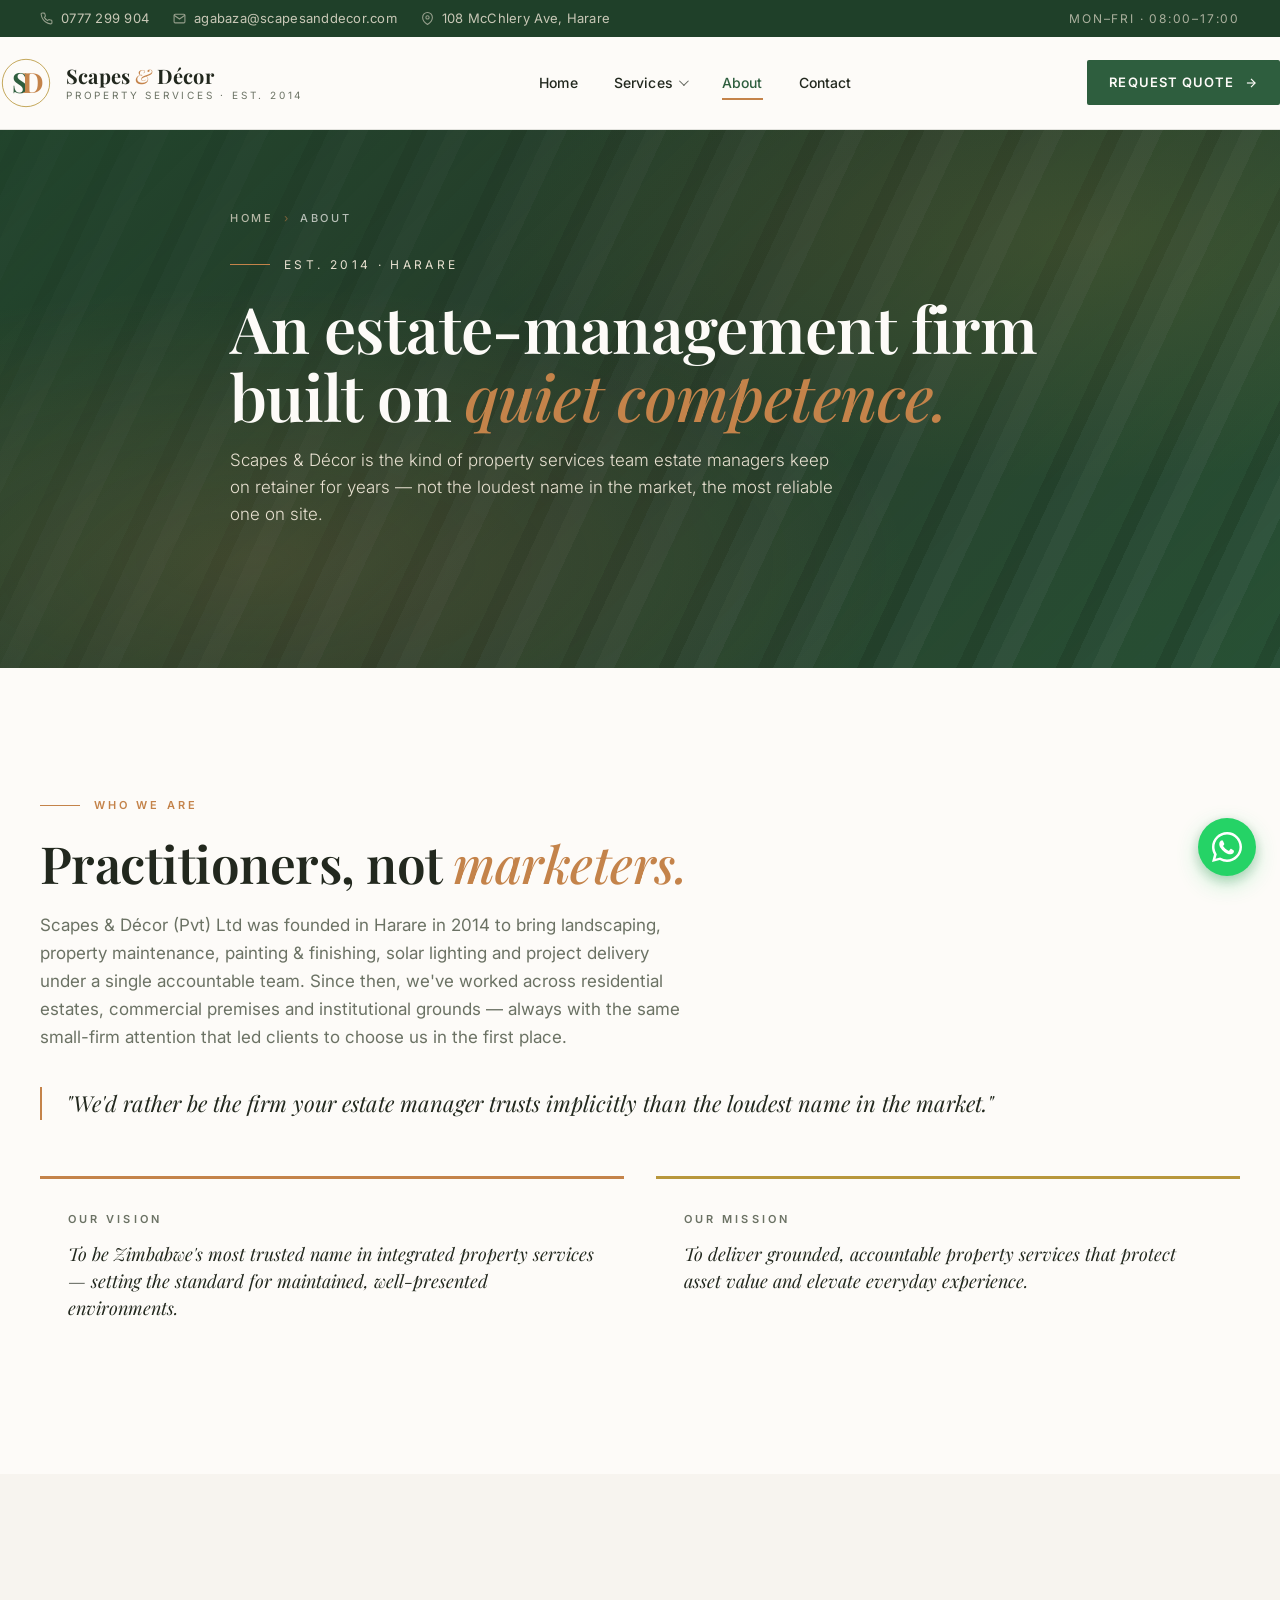
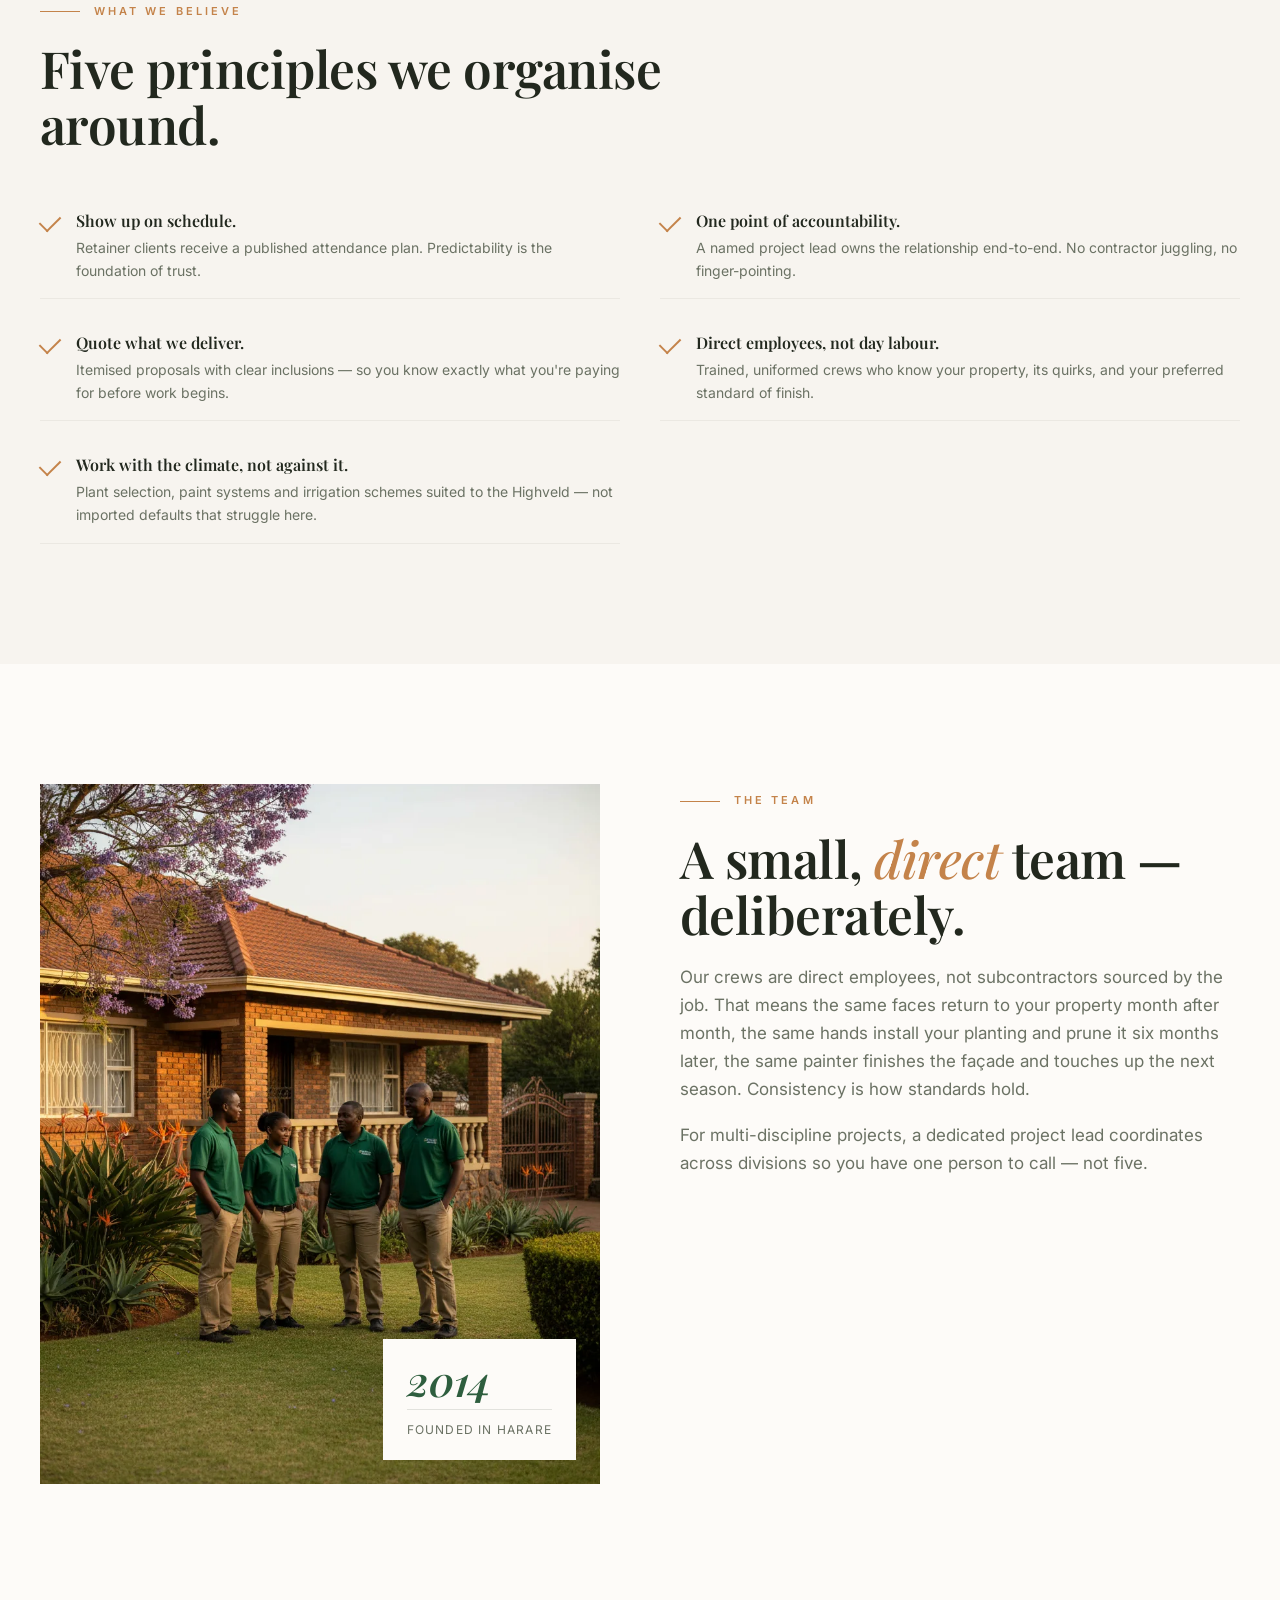
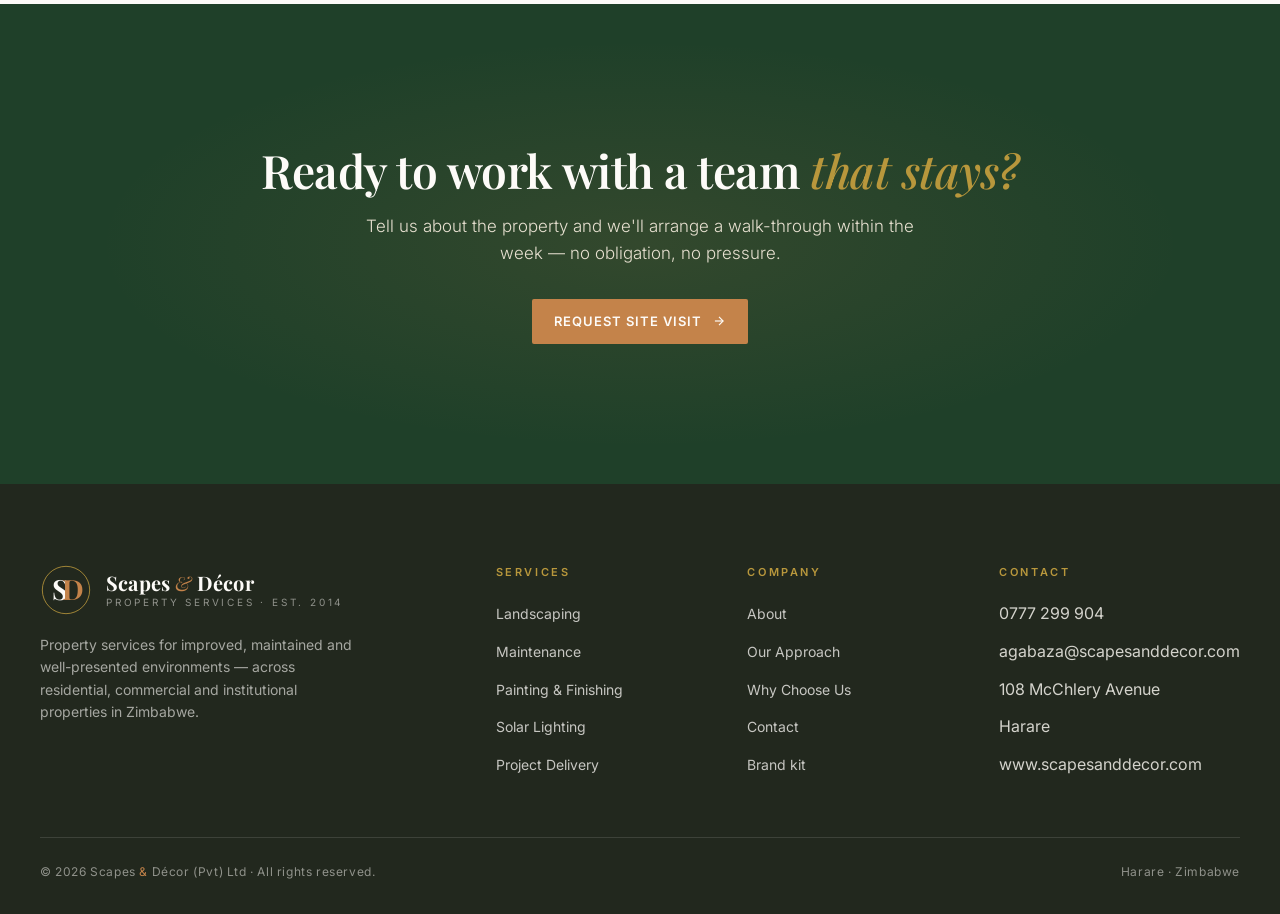
==== commit d93e67c0: "Image performance: WebP conversion + lazy-load + preload hero Page weight on mobile was dominated by" ====
--- a/about.html
+++ b/about.html
@@ -12,6 +12,10 @@
 <meta property="og:description" content="About Scapes & Décor — a Zimbabwean property services firm founded in 2014, delivering integrated landscaping, maintenance, painting, solar lighting and project delivery across Harare." />
 <meta property="og:locale" content="en_ZW" />
 <meta name="twitter:card" content="summary_large_image" />
+<meta property="og:url" content="https://scapesanddecor.com/about.html" />
+<meta property="og:image" content="https://scapesanddecor.com/assets/img/about.webp" />
+<meta property="og:image:alt" content="About Scapes & Décor — Zimbabwean property services" />
+<link rel="canonical" href="https://scapesanddecor.com/about.html" />
 <link rel="icon" type="image/svg+xml" href="favicon.svg">
 <link rel="apple-touch-icon" href="brand/favicon/apple-touch-icon.svg">
 <meta name="theme-color" content="#2E5E3E">
@@ -59,6 +63,14 @@
         <div class="logo-sub">Property Services · Est. 2014</div>
       </div>
     </a>
+    <input type="checkbox" id="nav-toggle" class="nav-checkbox" />
+    <label for="nav-toggle" class="nav-toggle" aria-label="Toggle menu">
+      <svg viewBox="0 0 24 24" fill="none" stroke="currentColor" stroke-width="2" stroke-linecap="round">
+        <line class="ham-top" x1="4" y1="7" x2="20" y2="7"/>
+        <line class="ham-mid" x1="4" y1="12" x2="20" y2="12"/>
+        <line class="ham-bot" x1="4" y1="17" x2="20" y2="17"/>
+      </svg>
+    </label>
     <ul class="nav-links">
       <li><a href="index.html">Home</a></li>
       <li class="has-dropdown">
@@ -131,7 +143,7 @@
   <div class="container">
     <div class="about-grid" style="align-items:start">
       <div class="about-visual">
-        <img src="assets/img/about.jpg" alt="Scapes & Décor team at a Harare estate" style="width:100%;height:100%;object-fit:cover;display:block" />
+        <img src="assets/img/about.webp" alt="Scapes & Décor team at a Harare estate" loading="lazy" decoding="async" style="width:100%;height:100%;object-fit:cover;display:block" />
         <div class="about-stamp">
           <div class="about-stamp-year">2014</div>
           <div class="about-stamp-txt">Founded in Harare</div>
--- a/assets/styles.css
+++ b/assets/styles.css
@@ -26,8 +26,8 @@
 a{color:inherit;text-decoration:none}
 img{max-width:100%;display:block}
 
-.container{max-width:1280px;margin:0 auto;padding:0 40px}
-.wide{max-width:1440px;margin:0 auto;padding:0 40px}
+.container{max-width:1280px;margin:0 auto;padding:0 clamp(16px,4vw,40px)}
+.wide{max-width:1440px;margin:0 auto;padding:0 clamp(16px,4vw,40px)}
 
 /* ===== Top Bar ===== */
 .topbar{
@@ -137,6 +137,27 @@
   color:var(--clay);font-size:13px;
 }
 
+/* ===== Mobile nav toggle (hamburger) =====
+   Checkbox hack: hidden <input> + label is tapped to toggle
+   .nav-checkbox:checked ~ .nav-links shows the mobile panel.
+   Base styles hide it on desktop; the 768px media query activates it. */
+.nav-checkbox{display:none}
+.nav-toggle{
+  display:none;
+  align-items:center;justify-content:center;
+  width:44px;height:44px;
+  margin-left:auto;
+  cursor:pointer;color:var(--charcoal);
+  border-radius:2px;
+  transition:background .15s;
+}
+.nav-toggle:hover{background:var(--stone)}
+.nav-toggle svg{width:24px;height:24px;display:block}
+.nav-toggle svg line{
+  transition:transform .2s ease, opacity .2s ease;
+  transform-origin:center;
+}
+
 .btn{
   display:inline-flex;align-items:center;gap:10px;
   padding:12px 22px;
@@ -166,7 +187,7 @@
   position:absolute;inset:0;
   background:
     linear-gradient(135deg, rgba(31,64,41,.72), rgba(34,40,30,.45) 50%, rgba(31,64,41,.55)),
-    url("img/hero.jpg") center/cover no-repeat;
+    url("img/hero.webp") center/cover no-repeat;
 }
 .hero-bg::before{
   content:"";position:absolute;inset:0;
@@ -250,7 +271,7 @@
 .section-title em{color:var(--clay);font-weight:500}
 .section-intro{font-size:17px;color:var(--slate);max-width:640px;line-height:1.65}
 
-.section-header{display:flex;justify-content:space-between;align-items:end;gap:40px;margin-bottom:64px}
+.section-header{display:flex;justify-content:space-between;align-items:start;gap:40px;margin-bottom:64px}
 
 /* ===== Services ===== */
 #services{background:var(--linen)}
@@ -287,11 +308,11 @@
   color:transparent;
   background-size:cover;background-position:center;background-repeat:no-repeat;
 }
-.ph-landscape{background-image:url("img/service-landscaping.jpg")}
-.ph-maint{background-image:url("img/service-maintenance.jpg")}
-.ph-paint{background-image:url("img/service-painting.jpg")}
-.ph-solar{background-image:url("img/service-solar.jpg")}
-.ph-project{background-image:url("img/service-project.jpg")}
+.ph-landscape{background-image:url("img/service-landscaping.webp")}
+.ph-maint{background-image:url("img/service-maintenance.webp")}
+.ph-paint{background-image:url("img/service-painting.webp")}
+.ph-solar{background-image:url("img/service-solar.webp")}
+.ph-project{background-image:url("img/service-project.webp")}
 
 .service-img::after{
   content:"";position:absolute;inset:0;
@@ -504,13 +525,130 @@
 .footer-bar em{color:var(--clay);font-style:normal}
 
 @media (max-width:980px){
-  .nav-links{display:none}
   .about-grid,.contact-grid,.why-grid{grid-template-columns:1fr;gap:48px}
   .services-grid .service-card{grid-column:span 12}
   .steps{grid-template-columns:repeat(2,1fr)}
   .sectors-grid,.footer-grid{grid-template-columns:1fr 1fr}
   .hero-metrics{grid-template-columns:1fr 1fr}
   .hero-badge{display:none}
+  /* Tablet: tighten nav gaps so it fits alongside logo + CTA */
+  .nav-links{gap:22px}
+  .nav-links a{font-size:13px}
+}
+
+/* ===== Mobile tier (phones + small tablets) ===== */
+@media (max-width:768px){
+  /* Activate hamburger, hide desktop-row nav-links + CTA */
+  .nav-toggle{display:inline-flex}
+  .nav-inner > .btn-primary{display:none}
+  .nav-inner{padding:14px 0;position:relative}
+
+  /* Mobile nav panel: full-width dropdown below sticky nav */
+  .nav-links{
+    display:none;
+    position:absolute;top:100%;left:0;right:0;
+    flex-direction:column;gap:0;
+    background:var(--linen);
+    border-top:1px solid var(--line);
+    border-bottom:1px solid var(--line);
+    padding:6px 0;
+    box-shadow:0 20px 30px -12px rgba(34,40,30,.18);
+    z-index:55;
+  }
+  .nav-checkbox:checked ~ .nav-links{display:flex}
+  .nav-links > li{border-bottom:1px solid var(--line-soft);width:100%}
+  .nav-links > li:last-child{border-bottom:none}
+  .nav-links a{
+    padding:14px clamp(16px,4vw,40px);
+    font-size:15px;width:100%;
+  }
+  .nav-links a.active::after{display:none}
+
+  /* Flatten the services dropdown on mobile — show inline, no hover needed */
+  .nav-links .dropdown{
+    position:static;opacity:1;visibility:visible;
+    transform:none;box-shadow:none;border:none;
+    background:var(--stone);
+    padding:4px 0 8px;min-width:0;
+    border-top:1px solid var(--line-soft);
+  }
+  .nav-links .has-dropdown > a::after{display:none}
+  .dropdown a{padding:10px clamp(28px,6vw,52px) !important;font-size:14px}
+
+  /* Hamburger → X animation on checked */
+  .nav-checkbox:checked ~ .nav-toggle .ham-top{transform:rotate(45deg) translate(3px,4px)}
+  .nav-checkbox:checked ~ .nav-toggle .ham-mid{opacity:0}
+  .nav-checkbox:checked ~ .nav-toggle .ham-bot{transform:rotate(-45deg) translate(3px,-4px)}
+
+  /* Logo compacts slightly */
+  .logo-mark{width:44px;height:44px}
+  .logo-name{font-size:17px}
+  .logo-sub{font-size:9px;letter-spacing:.22em}
+
+  /* Topbar: hide hours, drop location to keep room for phone+email */
+  .topbar-right{display:none}
+  .topbar-left{gap:14px}
+  .topbar-left > span{display:none}
+
+  /* Steps: 2-col → 1-col with border flip (right → bottom) */
+  .steps{grid-template-columns:1fr}
+  .steps .step{
+    padding:20px 0;
+    border-right:none !important;
+    border-bottom:1px solid var(--line-soft);
+  }
+  .steps .step:last-child{border-bottom:none}
+
+  /* Footer: 2-col → 1-col */
+  .footer-grid{grid-template-columns:1fr;gap:32px}
+
+  /* Hero: tighter vertical padding, sub full-width */
+  .hero-inner{padding:72px 0 96px}
+  .hero-sub{max-width:100%}
+  .hero-cta{flex-wrap:wrap;gap:10px}
+
+  /* Hero metrics: tighten card padding, smaller number */
+  .hero-metric{padding:16px 18px}
+  .hero-metric-num{font-size:26px}
+
+  /* Page-hero (service pages) */
+  .page-hero{padding:60px 0 100px;min-height:320px}
+
+  /* Forms */
+  .form-row{grid-template-columns:1fr;gap:14px}
+}
+
+/* ===== Small phones (≤480px) ===== */
+@media (max-width:480px){
+  /* Topbar: only keep phone number; hide email + hours to prevent wrap */
+  .topbar-left a[href^="mailto:"]{display:none}
+  .topbar-left{gap:10px;font-size:12px}
+  .topbar-left svg{width:11px;height:11px}
+
+  /* Nav: drop sub-tagline, shrink logo */
+  .logo-mark{width:40px;height:40px}
+  .logo-name{font-size:15px}
+  .logo-sub{display:none}
+  .nav-inner{padding:12px 0}
+
+  /* Sectors: 2-col → 1-col */
+  .sectors-grid{grid-template-columns:1fr}
+
+  /* Hero: more compact */
+  .hero-inner{padding:56px 0 72px}
+  .hero-metrics{gap:8px}
+  .hero-metric{padding:12px 14px}
+  .hero-metric-num{font-size:22px}
+  .hero-metric-lbl{font-size:10px;letter-spacing:.12em}
+
+  /* Buttons: slightly smaller so they don't overflow cards */
+  .btn{padding:11px 18px;font-size:12px}
+
+  /* About/contact gaps */
+  .about-grid,.contact-grid,.why-grid{gap:32px}
+
+  /* Page hero even tighter */
+  .page-hero{padding:48px 0 72px;min-height:260px}
 }
 
 /* ===== Service Page Hero ===== */
@@ -552,23 +690,23 @@
 .page-hero[class*="ph-bg-"] .page-hero-banner{display:none}
 .page-hero.ph-bg-landscaping::before{
   background:linear-gradient(135deg, rgba(31,64,41,.78), rgba(34,40,30,.55) 50%, rgba(31,64,41,.55)),
-    url("img/hero-landscaping.jpg") center/cover no-repeat;
+    url("img/hero-landscaping.webp") center/cover no-repeat;
 }
 .page-hero.ph-bg-maintenance::before{
   background:linear-gradient(135deg, rgba(31,64,41,.78), rgba(34,40,30,.55) 50%, rgba(31,64,41,.55)),
-    url("img/hero-maintenance.jpg") center/cover no-repeat;
+    url("img/hero-maintenance.webp") center/cover no-repeat;
 }
 .page-hero.ph-bg-painting::before{
   background:linear-gradient(135deg, rgba(31,64,41,.78), rgba(34,40,30,.55) 50%, rgba(31,64,41,.55)),
-    url("img/hero-painting.jpg") center/cover no-repeat;
+    url("img/hero-painting.webp") center/cover no-repeat;
 }
 .page-hero.ph-bg-solar::before{
   background:linear-gradient(135deg, rgba(31,64,41,.82), rgba(34,40,30,.6) 50%, rgba(31,64,41,.6)),
-    url("img/hero-solar.jpg") center/cover no-repeat;
+    url("img/hero-solar.webp") center/cover no-repeat;
 }
 .page-hero.ph-bg-project::before{
   background:linear-gradient(135deg, rgba(31,64,41,.78), rgba(34,40,30,.55) 50%, rgba(31,64,41,.55)),
-    url("img/hero-project.jpg") center/cover no-repeat;
+    url("img/hero-project.webp") center/cover no-repeat;
 }
 
 .page-breadcrumb{
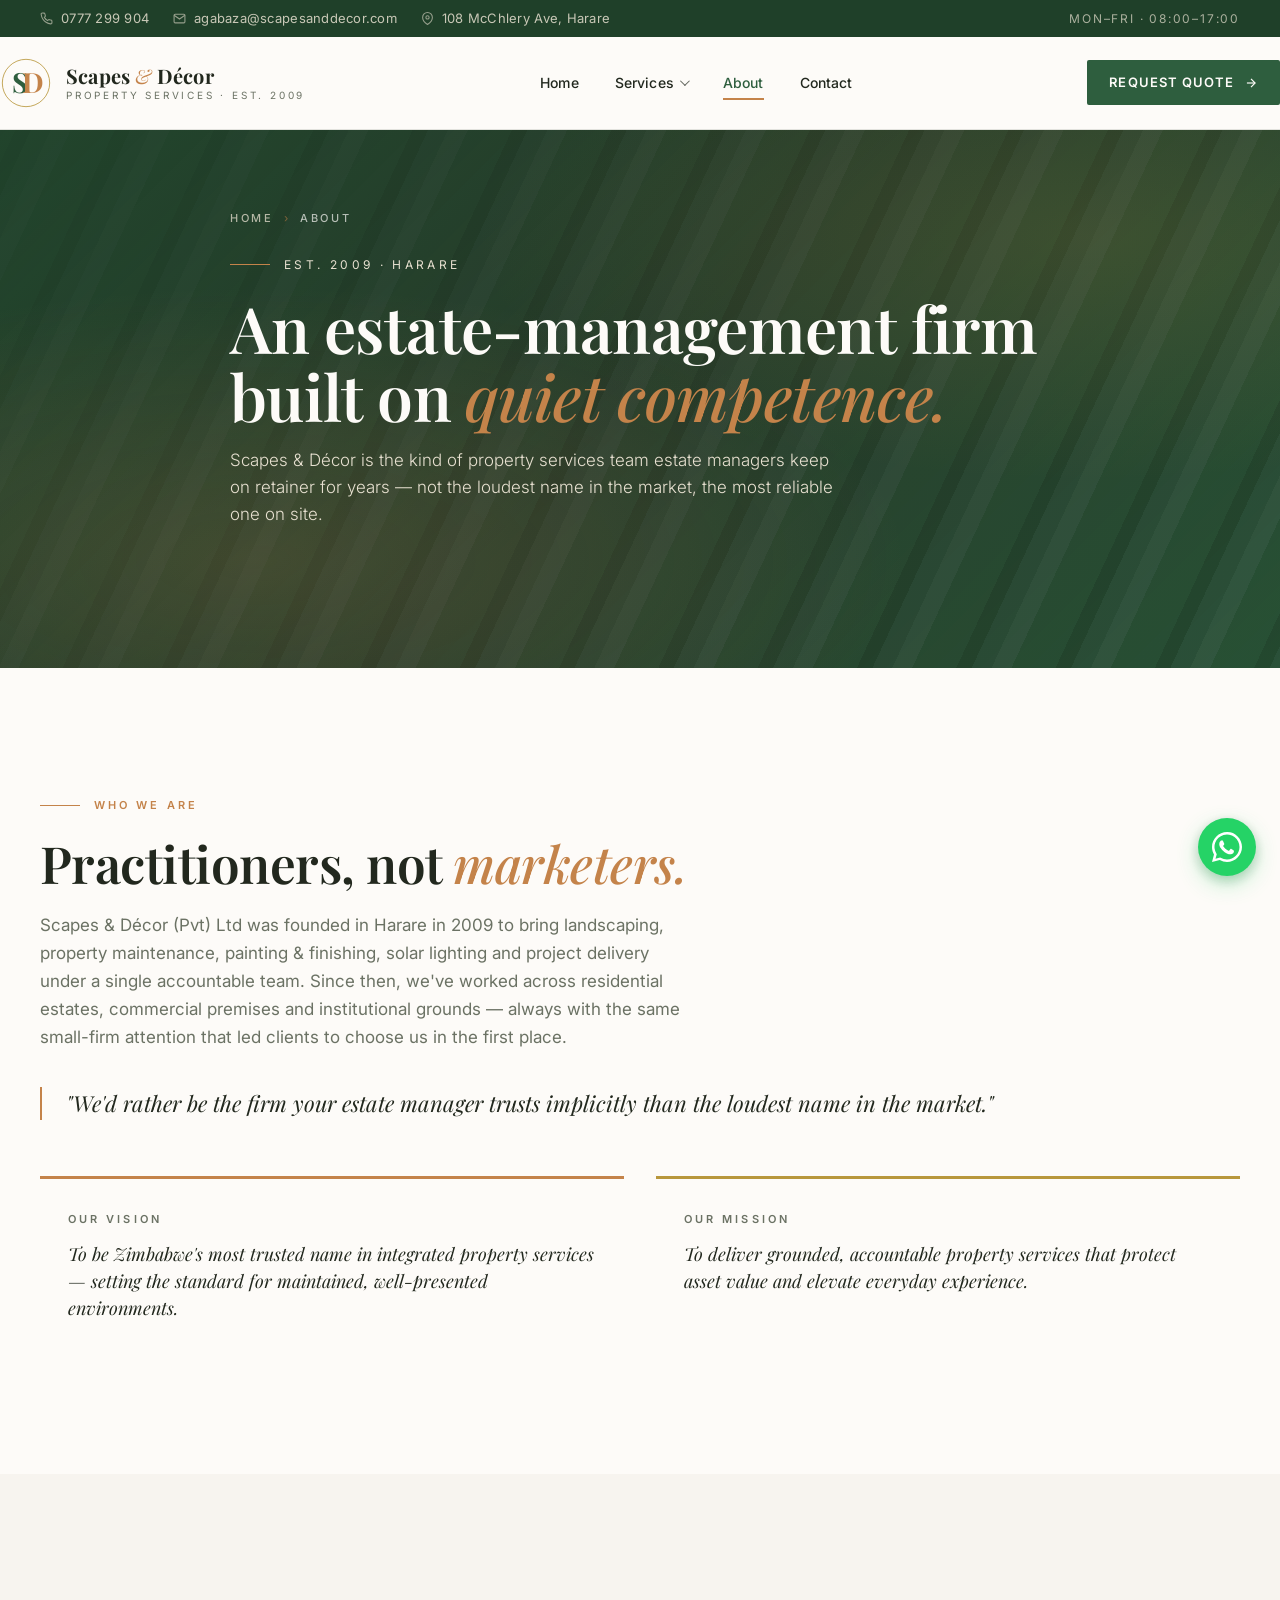
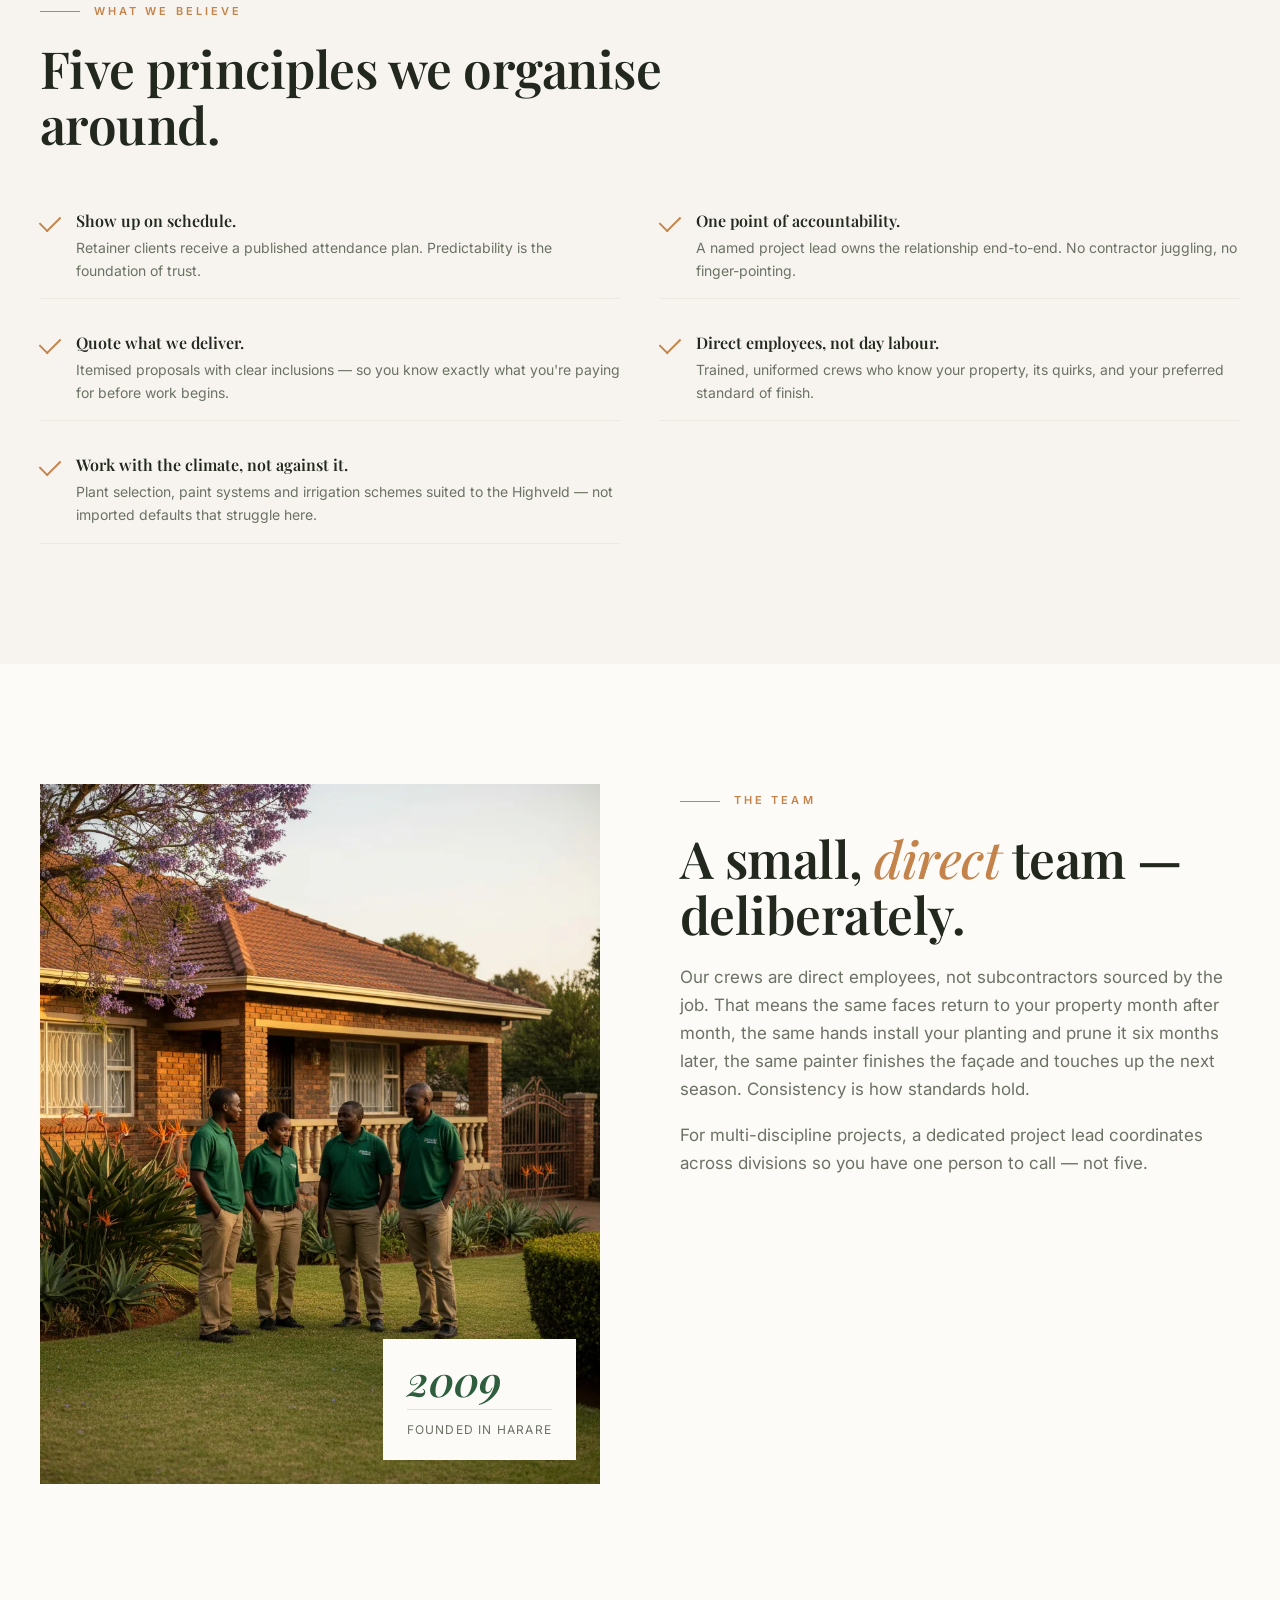
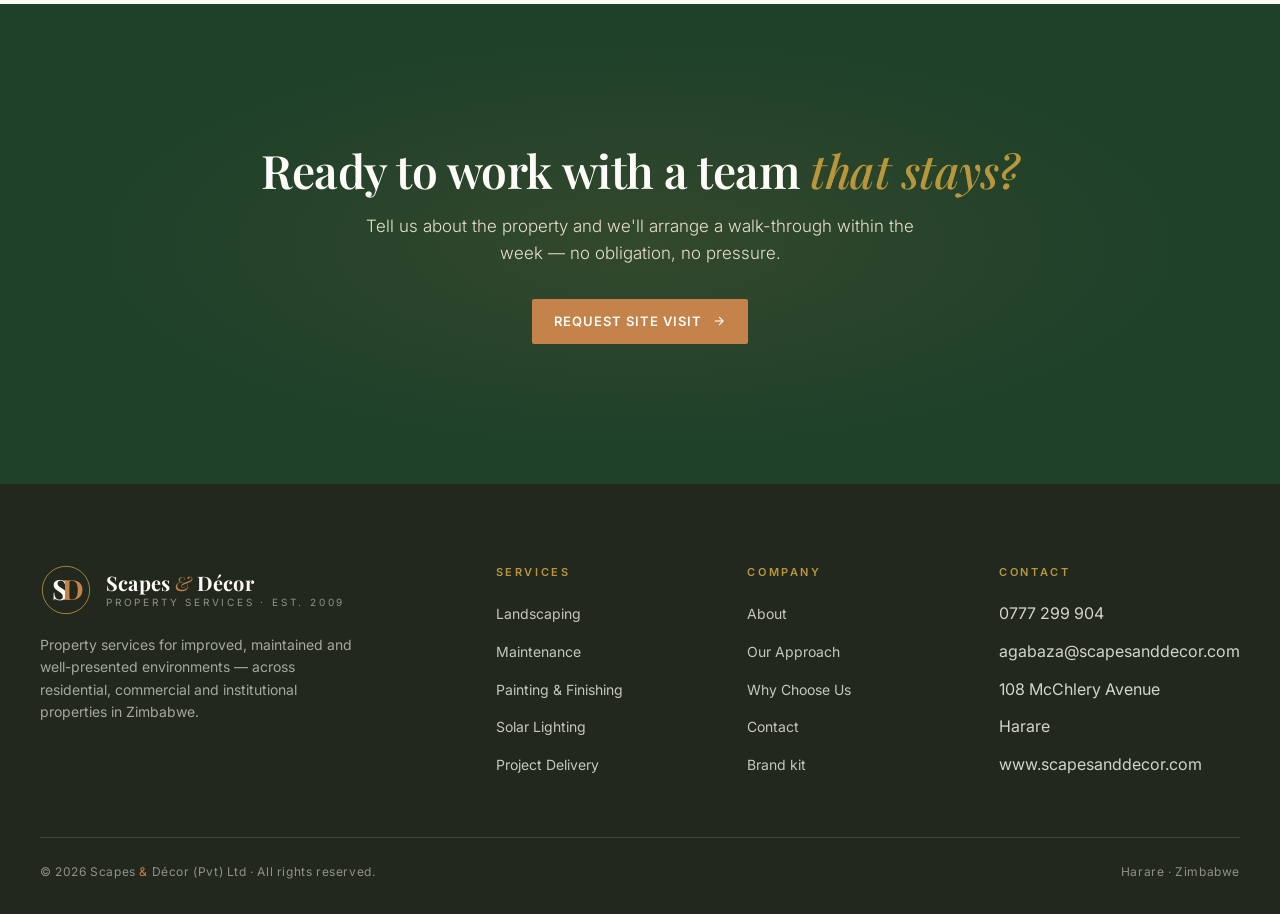
==== commit 4e1d1022: "Correct founding year: 2009 (incorporation) — was wrongly shown as 2014 Authoritative record: compan" ====
--- a/about.html
+++ b/about.html
@@ -4,17 +4,21 @@
 <meta charset="utf-8" />
 <meta name="viewport" content="width=device-width, initial-scale=1" />
 <title>About — Scapes & Décor</title>
-<meta name="description" content="About Scapes & Décor — a Zimbabwean property services firm founded in 2014, delivering integrated landscaping, maintenance, painting, solar lighting and project delivery across Harare." />
+<meta name="description" content="About Scapes & Décor — a Zimbabwean property services firm founded in 2009, delivering integrated landscaping, maintenance, painting, solar lighting and project delivery across Harare." />
 <meta name="robots" content="index, follow" />
 <meta property="og:type" content="website" />
 <meta property="og:site_name" content="Scapes & Décor" />
 <meta property="og:title" content="About — Scapes & Décor" />
-<meta property="og:description" content="About Scapes & Décor — a Zimbabwean property services firm founded in 2014, delivering integrated landscaping, maintenance, painting, solar lighting and project delivery across Harare." />
+<meta property="og:description" content="About Scapes & Décor — a Zimbabwean property services firm founded in 2009, delivering integrated landscaping, maintenance, painting, solar lighting and project delivery across Harare." />
 <meta property="og:locale" content="en_ZW" />
 <meta name="twitter:card" content="summary_large_image" />
 <meta property="og:url" content="https://scapesanddecor.com/about.html" />
-<meta property="og:image" content="https://scapesanddecor.com/assets/img/about.webp" />
+<meta property="og:image" content="https://scapesanddecor.com/assets/img/social/about-og.jpg" />
+<meta property="og:image:type" content="image/jpeg" />
+<meta property="og:image:width" content="1200" />
+<meta property="og:image:height" content="630" />
 <meta property="og:image:alt" content="About Scapes & Décor — Zimbabwean property services" />
+<meta name="twitter:image" content="https://scapesanddecor.com/assets/img/social/about-og.jpg" />
 <link rel="canonical" href="https://scapesanddecor.com/about.html" />
 <link rel="icon" type="image/svg+xml" href="favicon.svg">
 <link rel="apple-touch-icon" href="brand/favicon/apple-touch-icon.svg">
@@ -60,7 +64,7 @@
       </div>
       <div class="logo-text">
         <div class="logo-name">Scapes <em>&</em> Décor</div>
-        <div class="logo-sub">Property Services · Est. 2014</div>
+        <div class="logo-sub">Property Services · Est. 2009</div>
       </div>
     </a>
     <input type="checkbox" id="nav-toggle" class="nav-checkbox" />
@@ -97,7 +101,7 @@
     <div class="page-breadcrumb">
       <a href="index.html">Home</a><span class="sep">›</span><span class="cur">About</span>
     </div>
-    <div class="page-hero-eyebrow"><span class="bar"></span>Est. 2014 · Harare</div>
+    <div class="page-hero-eyebrow"><span class="bar"></span>Est. 2009 · Harare</div>
     <h1 class="page-hero-title">An estate-management firm built on <em>quiet competence.</em></h1>
     <p class="page-hero-sub">Scapes & Décor is the kind of property services team estate managers keep on retainer for years — not the loudest name in the market, the most reliable one on site.</p>
   </div>
@@ -107,7 +111,7 @@
   <div class="container">
     <div class="section-label"><span class="bar"></span>Who we are</div>
     <h2 class="section-title">Practitioners, not <em>marketers.</em></h2>
-    <p class="section-intro">Scapes & Décor (Pvt) Ltd was founded in Harare in 2014 to bring landscaping, property maintenance, painting & finishing, solar lighting and project delivery under a single accountable team. Since then, we've worked across residential estates, commercial premises and institutional grounds — always with the same small-firm attention that led clients to choose us in the first place.</p>
+    <p class="section-intro">Scapes & Décor (Pvt) Ltd was founded in Harare in 2009 to bring landscaping, property maintenance, painting & finishing, solar lighting and project delivery under a single accountable team. Since then, we've worked across residential estates, commercial premises and institutional grounds — always with the same small-firm attention that led clients to choose us in the first place.</p>
 
     <blockquote class="about-quote" style="margin-top:36px">"We'd rather be the firm your estate manager trusts implicitly than the loudest name in the market."</blockquote>
 
@@ -145,7 +149,7 @@
       <div class="about-visual">
         <img src="assets/img/about.webp" alt="Scapes & Décor team at a Harare estate" loading="lazy" decoding="async" style="width:100%;height:100%;object-fit:cover;display:block" />
         <div class="about-stamp">
-          <div class="about-stamp-year">2014</div>
+          <div class="about-stamp-year">2009</div>
           <div class="about-stamp-txt">Founded in Harare</div>
         </div>
       </div>
@@ -183,7 +187,7 @@
           </div>
           <div class="logo-text">
             <div class="logo-name">Scapes <em>&</em> Décor</div>
-            <div class="logo-sub">Property Services · Est. 2014</div>
+            <div class="logo-sub">Property Services · Est. 2009</div>
           </div>
         </div>
         <p>Property services for improved, maintained and well-presented environments — across residential, commercial and institutional properties in Zimbabwe.</p>
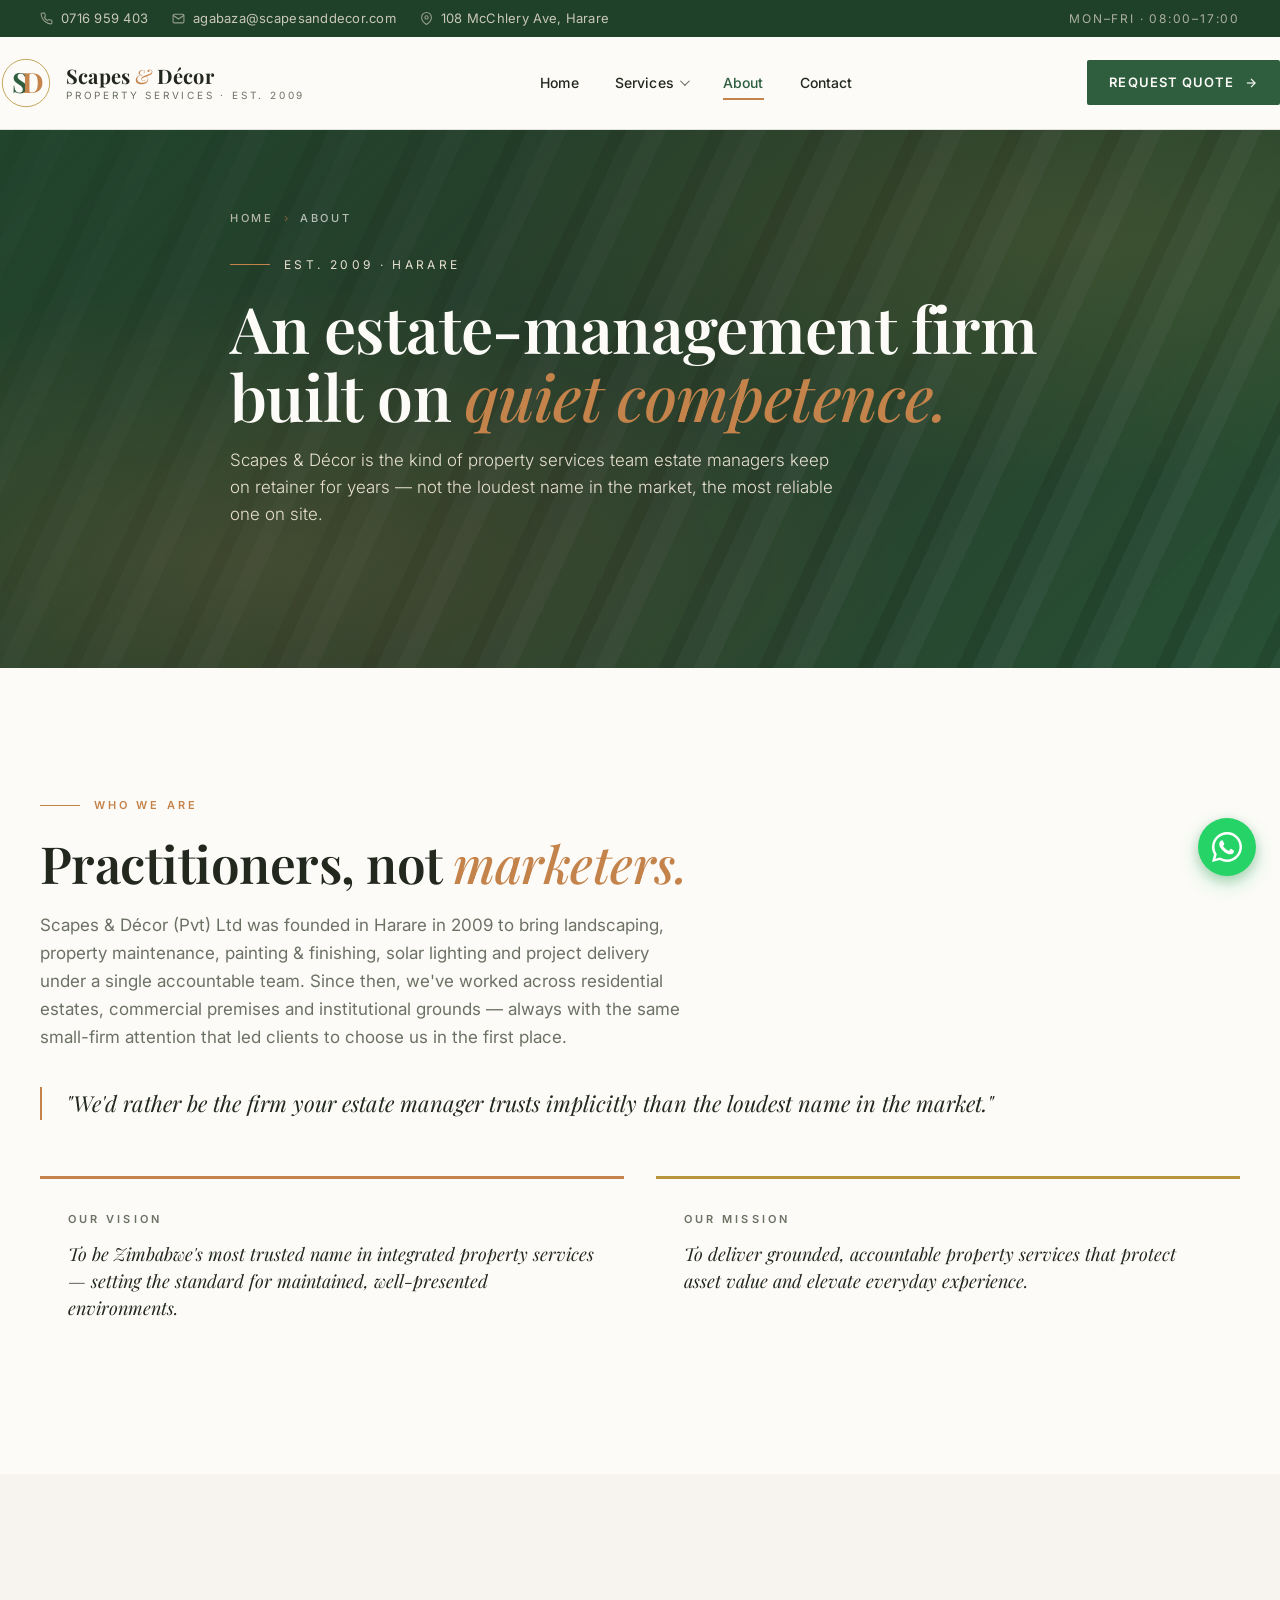
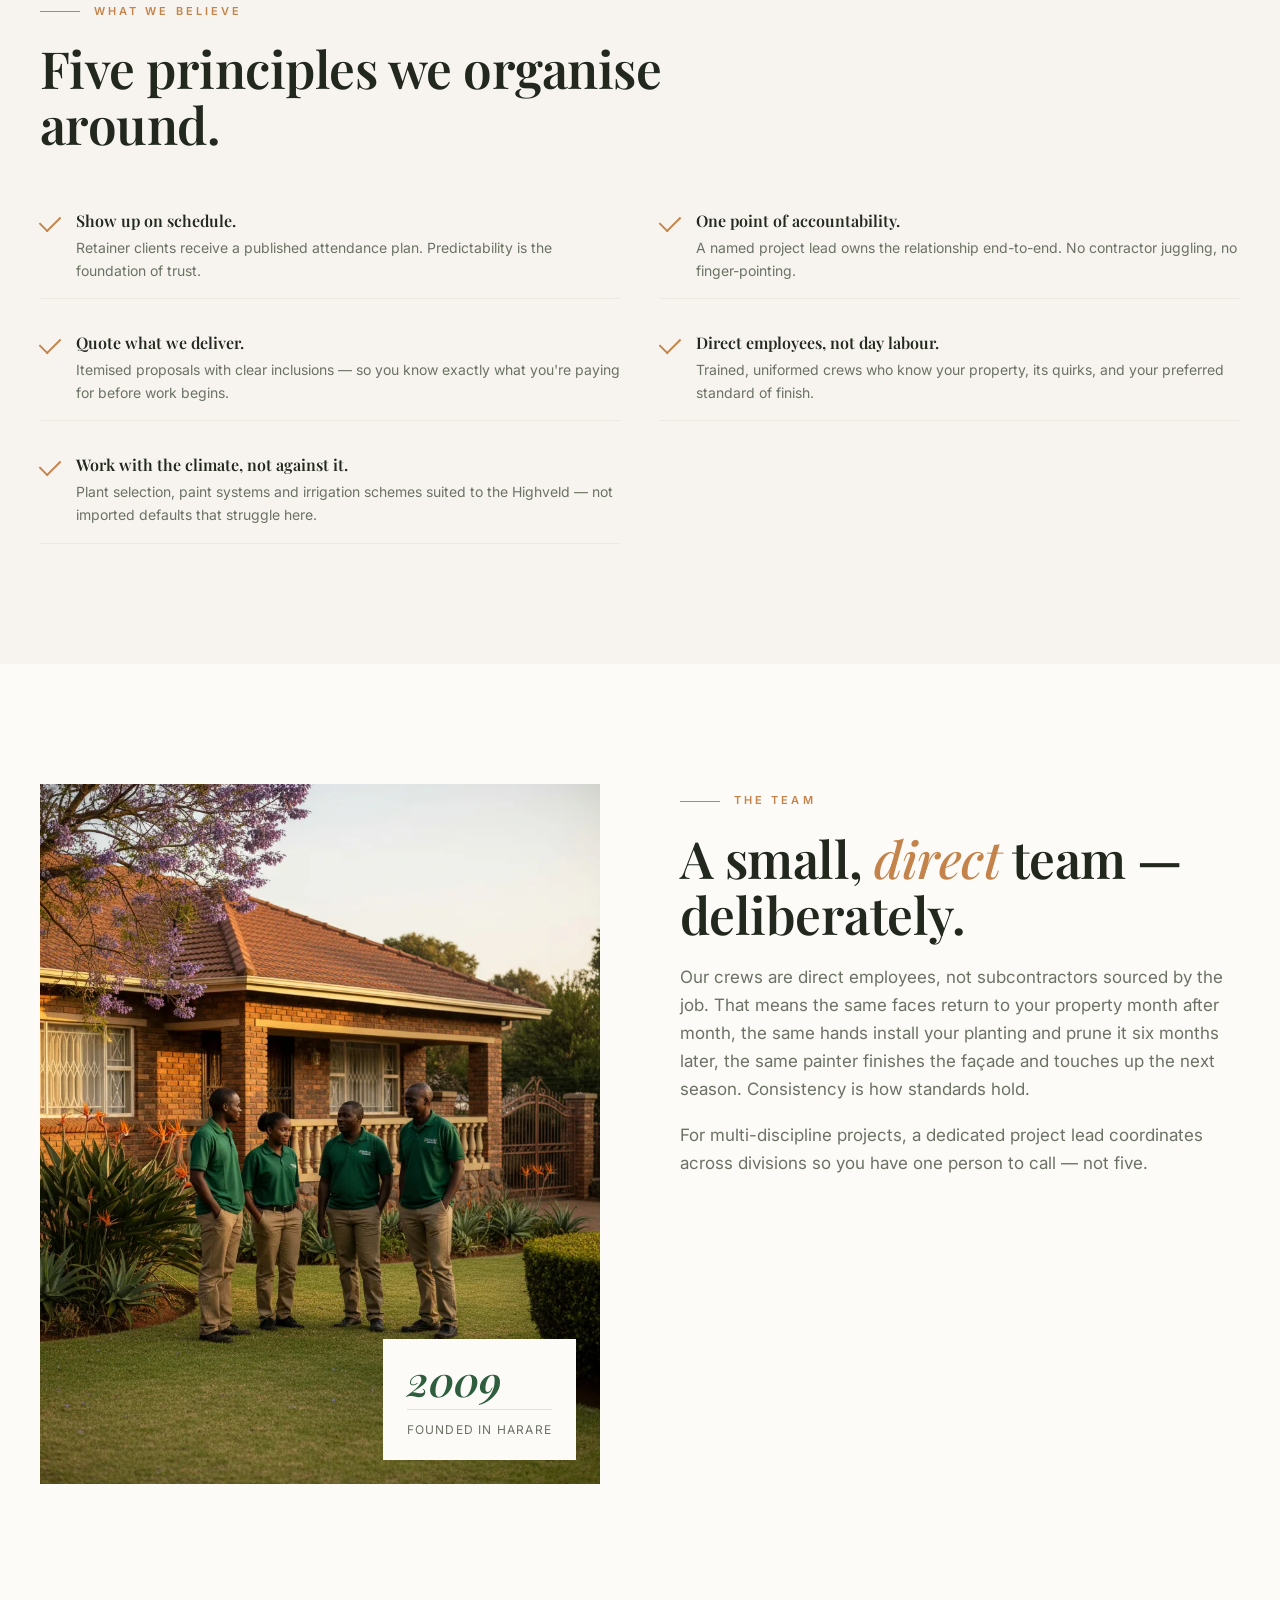
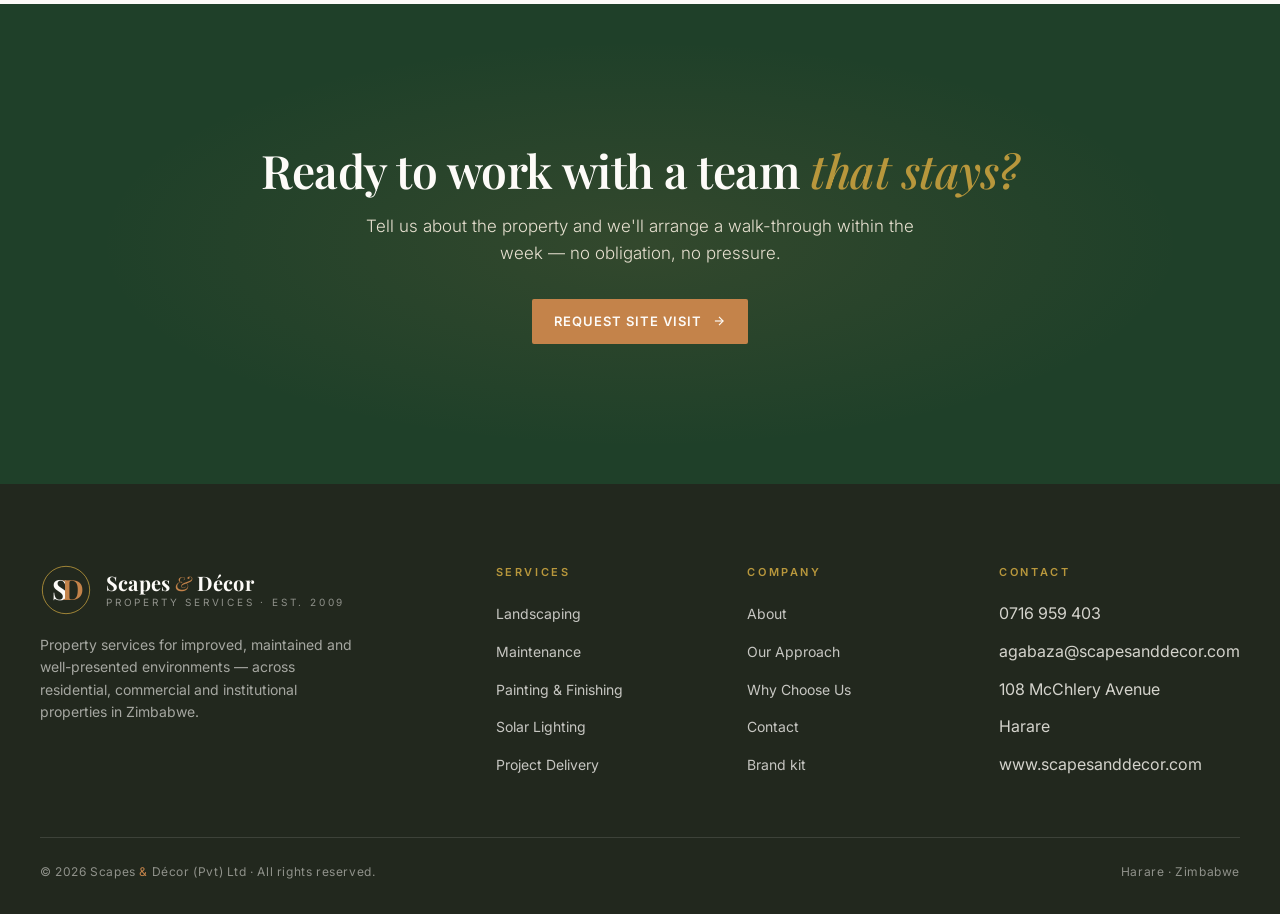
==== commit b88425b2: "Rotate S&D contact phone: +263 777 299 904 → +263 716 959 403 Sed sweep across all surfaces — homepa" ====
--- a/about.html
+++ b/about.html
@@ -33,9 +33,9 @@
 <div class="topbar">
   <div class="container topbar-inner">
     <div class="topbar-left">
-      <a href="tel:+263777299904">
+      <a href="tel:+263716959403">
         <svg width="13" height="13" viewBox="0 0 24 24" fill="none" stroke="currentColor" stroke-width="2"><path d="M22 16.92v3a2 2 0 0 1-2.18 2 19.86 19.86 0 0 1-8.63-3.07 19.5 19.5 0 0 1-6-6 19.86 19.86 0 0 1-3.07-8.67A2 2 0 0 1 4.11 2h3a2 2 0 0 1 2 1.72 12.84 12.84 0 0 0 .7 2.81 2 2 0 0 1-.45 2.11L8.09 9.91a16 16 0 0 0 6 6l1.27-1.27a2 2 0 0 1 2.11-.45 12.84 12.84 0 0 0 2.81.7A2 2 0 0 1 22 16.92z"/></svg>
-        0777 299 904
+        0716 959 403
       </a>
       <a href="mailto:agabaza@scapesanddecor.com">
         <svg width="13" height="13" viewBox="0 0 24 24" fill="none" stroke="currentColor" stroke-width="2"><path d="M4 4h16c1.1 0 2 .9 2 2v12c0 1.1-.9 2-2 2H4c-1.1 0-2-.9-2-2V6c0-1.1.9-2 2-2z"/><polyline points="22,6 12,13 2,6"/></svg>
@@ -215,7 +215,7 @@
       <div class="footer-col">
         <h5>Contact</h5>
         <ul>
-          <li>0777 299 904</li>
+          <li>0716 959 403</li>
           <li>agabaza@scapesanddecor.com</li>
           <li>108 McChlery Avenue</li>
           <li>Harare</li>
